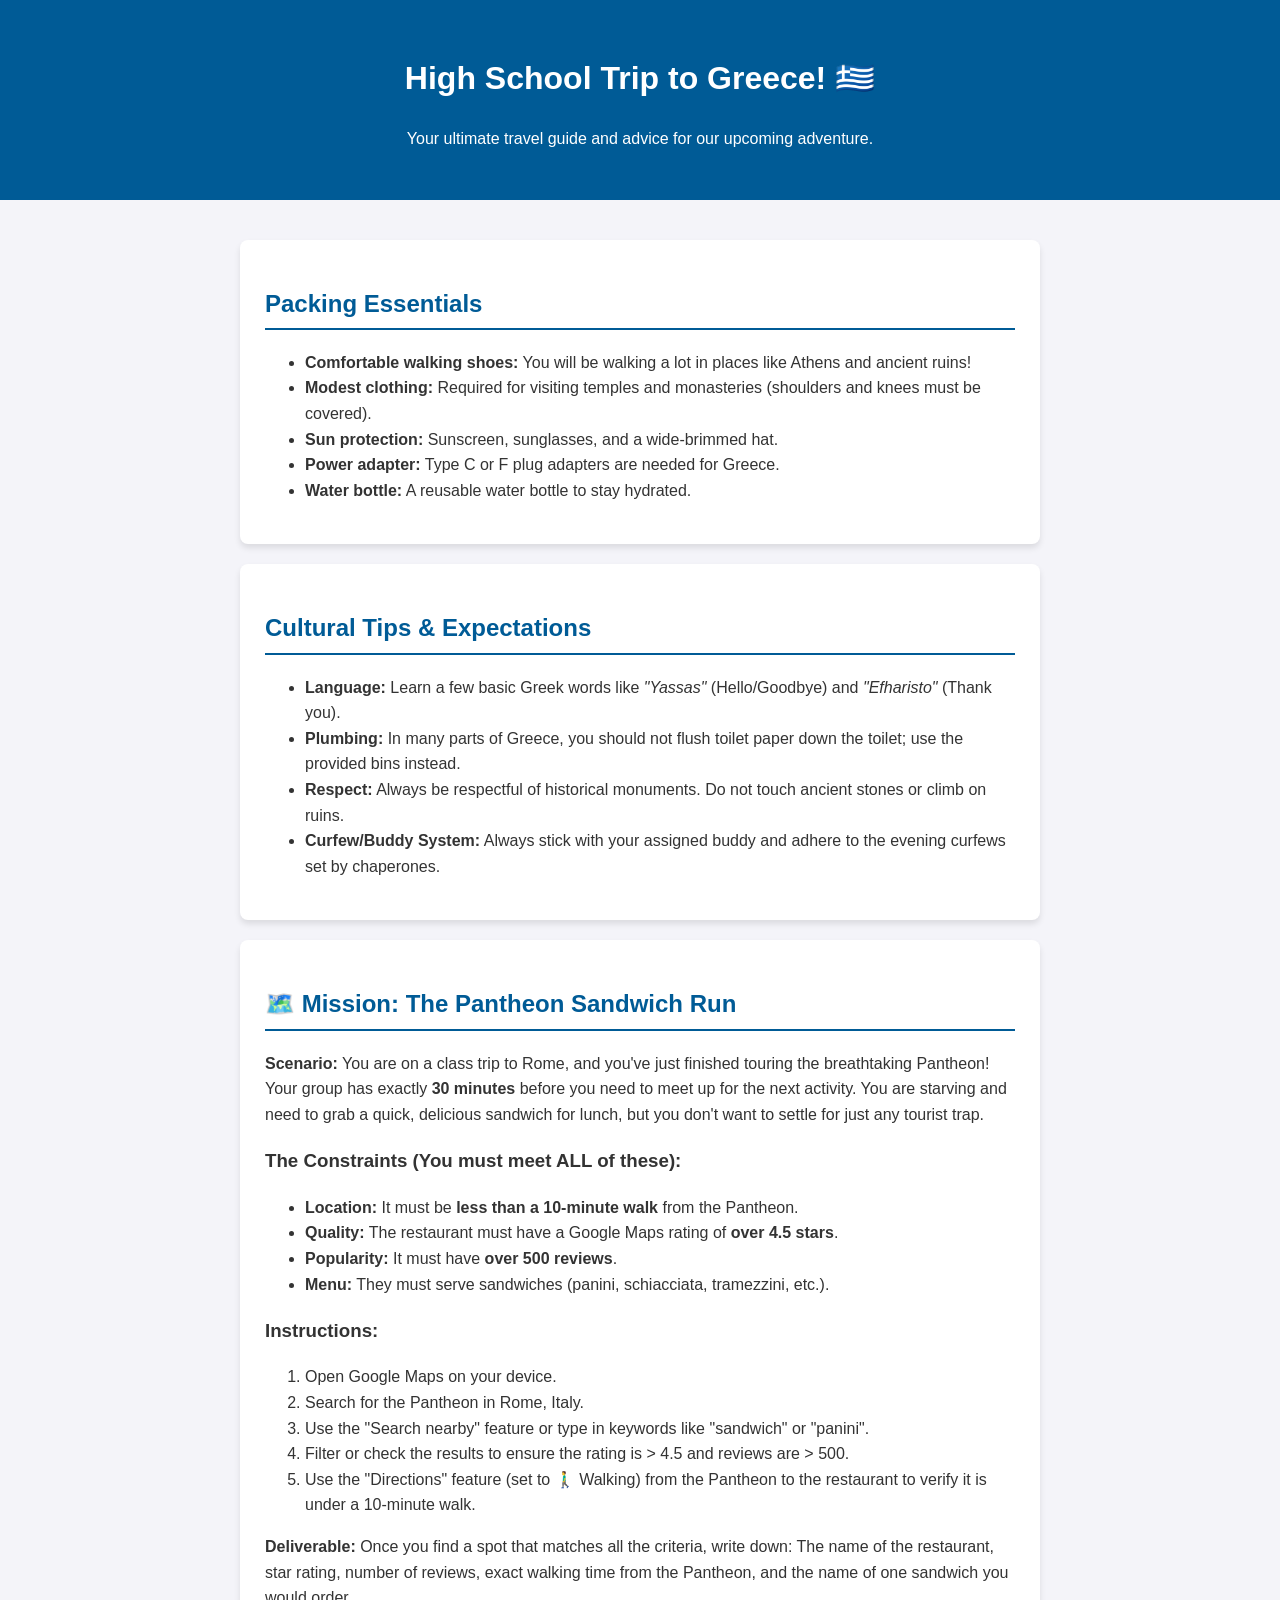
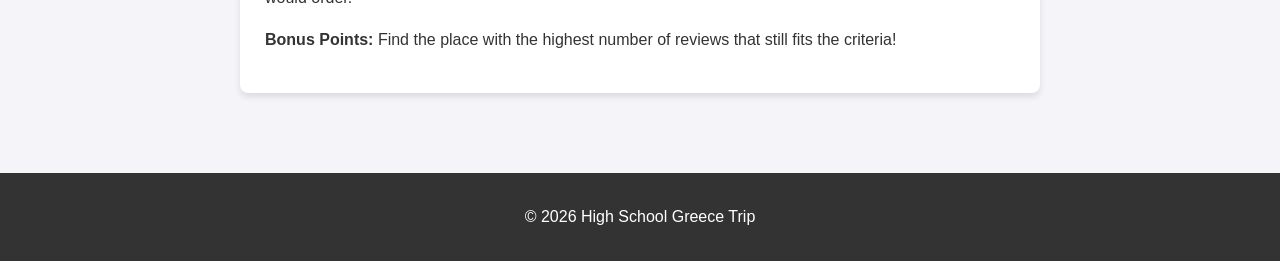
==== index.html @ 26102f21 "pantheon missions added" ====
<!DOCTYPE html>
<html lang="en">
<head>
    <meta charset="UTF-8">
    <meta name="viewport" content="width=device-width, initial-scale=1.0">
    <title>Greece Trip Guide for Students</title>
    <link rel="stylesheet" href="styles.css">
</head>
<body>
    <header>
        <h1>High School Trip to Greece! 🇬🇷</h1>
        <p>Your ultimate travel guide and advice for our upcoming adventure.</p>
    </header>

    <main>
        <section id="packing">
            <h2>Packing Essentials</h2>
            <ul>
                <li><strong>Comfortable walking shoes:</strong> You will be walking a lot in places like Athens and ancient ruins!</li>
                <li><strong>Modest clothing:</strong> Required for visiting temples and monasteries (shoulders and knees must be covered).</li>
                <li><strong>Sun protection:</strong> Sunscreen, sunglasses, and a wide-brimmed hat.</li>
                <li><strong>Power adapter:</strong> Type C or F plug adapters are needed for Greece.</li>
                <li><strong>Water bottle:</strong> A reusable water bottle to stay hydrated.</li>
            </ul>
        </section>

        <section id="tips">
            <h2>Cultural Tips & Expectations</h2>
            <ul>
                <li><strong>Language:</strong> Learn a few basic Greek words like <em>"Yassas"</em> (Hello/Goodbye) and <em>"Efharisto"</em> (Thank you).</li>
                <li><strong>Plumbing:</strong> In many parts of Greece, you should not flush toilet paper down the toilet; use the provided bins instead.</li>
                <li><strong>Respect:</strong> Always be respectful of historical monuments. Do not touch ancient stones or climb on ruins.</li>
                <li><strong>Curfew/Buddy System:</strong> Always stick with your assigned buddy and adhere to the evening curfews set by chaperones.</li>
            </ul>
        </section>

        <section id="exercise">
            <h2>🗺️ Mission: The Pantheon Sandwich Run</h2>
            <p><strong>Scenario:</strong> You are on a class trip to Rome, and you've just finished touring the breathtaking Pantheon! Your group has exactly <strong>30 minutes</strong> before you need to meet up for the next activity. You are starving and need to grab a quick, delicious sandwich for lunch, but you don't want to settle for just any tourist trap.</p>
            
            <h3>The Constraints (You must meet ALL of these):</h3>
            <ul>
                <li><strong>Location:</strong> It must be <strong>less than a 10-minute walk</strong> from the Pantheon.</li>
                <li><strong>Quality:</strong> The restaurant must have a Google Maps rating of <strong>over 4.5 stars</strong>.</li>
                <li><strong>Popularity:</strong> It must have <strong>over 500 reviews</strong>.</li>
                <li><strong>Menu:</strong> They must serve sandwiches (panini, schiacciata, tramezzini, etc.).</li>
            </ul>

            <h3>Instructions:</h3>
            <ol>
                <li>Open Google Maps on your device.</li>
                <li>Search for the Pantheon in Rome, Italy.</li>
                <li>Use the "Search nearby" feature or type in keywords like "sandwich" or "panini".</li>
                <li>Filter or check the results to ensure the rating is > 4.5 and reviews are > 500.</li>
                <li>Use the "Directions" feature (set to 🚶‍♂️ Walking) from the Pantheon to the restaurant to verify it is under a 10-minute walk.</li>
            </ol>
            <p><strong>Deliverable:</strong> Once you find a spot that matches all the criteria, write down: The name of the restaurant, star rating, number of reviews, exact walking time from the Pantheon, and the name of one sandwich you would order.</p>
            <p><strong>Bonus Points:</strong> Find the place with the highest number of reviews that still fits the criteria!</p>
        </section>
    </main>

    <footer>
        <p>&copy; 2026 High School Greece Trip</p>
    </footer>
</body>
</html>
---- styles.css ----
body {
    font-family: 'Segoe UI', Tahoma, Geneva, Verdana, sans-serif;
    line-height: 1.6;
    margin: 0;
    padding: 0;
    background-color: #f4f4f9;
    color: #333;
}

header {
    background-color: #005b96;
    color: white;
    text-align: center;
    padding: 2rem 1rem;
}

main {
    padding: 20px;
    max-width: 800px;
    margin: 20px auto;
}

section {
    background: white;
    margin-bottom: 20px;
    padding: 25px;
    border-radius: 8px;
    box-shadow: 0 4px 6px rgba(0,0,0,0.1);
}

h2 {
    color: #005b96;
    border-bottom: 2px solid #005b96;
    padding-bottom: 5px;
}

footer {
    text-align: center;
    padding: 15px;
    background-color: #333;
    color: white;
    margin-top: 40px;
}
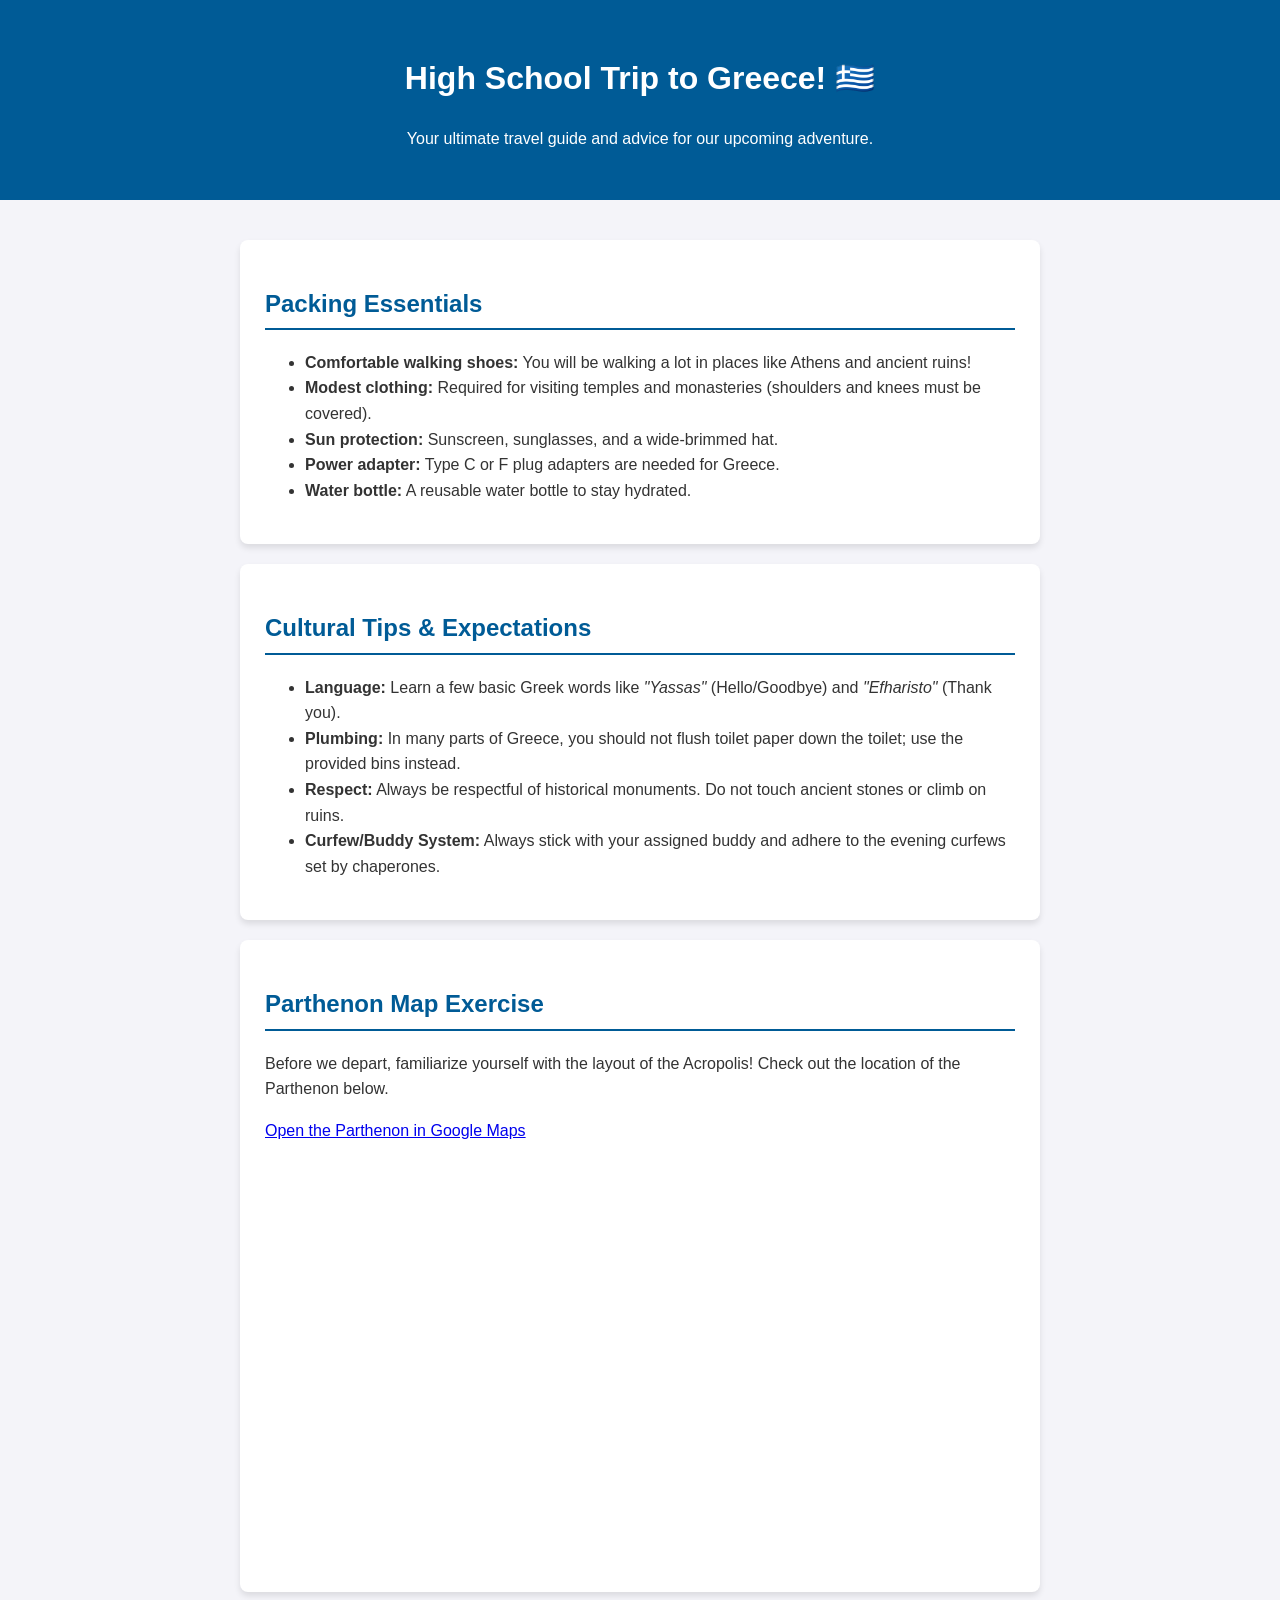
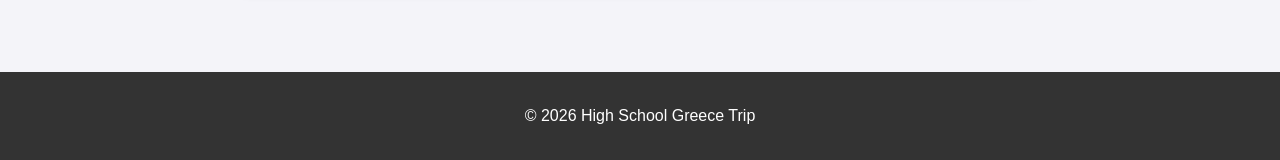
==== commit d6abd9a0: "links update" ====
--- a/index.html
+++ b/index.html
@@ -34,28 +34,27 @@
             </ul>
         </section>
 
-        <section id="exercise">
-            <h2>🗺️ Mission: The Pantheon Sandwich Run</h2>
-            <p><strong>Scenario:</strong> You are on a class trip to Rome, and you've just finished touring the breathtaking Pantheon! Your group has exactly <strong>30 minutes</strong> before you need to meet up for the next activity. You are starving and need to grab a quick, delicious sandwich for lunch, but you don't want to settle for just any tourist trap.</p>
+        <section id="parthenon-exercise">
+            <h2>Parthenon Map Exercise</h2>
+            <p>Before we depart, familiarize yourself with the layout of the Acropolis! Check out the location of the Parthenon below.</p>
             
-            <h3>The Constraints (You must meet ALL of these):</h3>
-            <ul>
-                <li><strong>Location:</strong> It must be <strong>less than a 10-minute walk</strong> from the Pantheon.</li>
-                <li><strong>Quality:</strong> The restaurant must have a Google Maps rating of <strong>over 4.5 stars</strong>.</li>
-                <li><strong>Popularity:</strong> It must have <strong>over 500 reviews</strong>.</li>
-                <li><strong>Menu:</strong> They must serve sandwiches (panini, schiacciata, tramezzini, etc.).</li>
-            </ul>
-
-            <h3>Instructions:</h3>
-            <ol>
-                <li>Open Google Maps on your device.</li>
-                <li>Search for the Pantheon in Rome, Italy.</li>
-                <li>Use the "Search nearby" feature or type in keywords like "sandwich" or "panini".</li>
-                <li>Filter or check the results to ensure the rating is > 4.5 and reviews are > 500.</li>
-                <li>Use the "Directions" feature (set to 🚶‍♂️ Walking) from the Pantheon to the restaurant to verify it is under a 10-minute walk.</li>
-            </ol>
-            <p><strong>Deliverable:</strong> Once you find a spot that matches all the criteria, write down: The name of the restaurant, star rating, number of reviews, exact walking time from the Pantheon, and the name of one sandwich you would order.</p>
-            <p><strong>Bonus Points:</strong> Find the place with the highest number of reviews that still fits the criteria!</p>
+            <p>
+                <a href="https://goo.gl/maps/xKjM3p5Z3Zq1v8qC6" target="_blank" rel="noopener noreferrer">
+                    Open the Parthenon in Google Maps
+                </a>
+            </p>
+            
+            <div class="map-container" style="margin-top: 15px;">
+                <iframe 
+                    src="https://www.google.com/maps/embed?pb=!1m18!1m12!1m3!1d3145.050302826645!2d23.723554476567554!3d37.971536298516084!2m3!1f0!2f0!3f0!3m2!1i1024!2i768!4f13.1!3m3!1m2!1s0x14a1bd1837e477d1%3A0x67302f83191f618a!2sParthenon!5e0!3m2!1sen!2sus!4v1714404000000!5m2!1sen!2sus" 
+                    width="100%" 
+                    height="400" 
+                    style="border:0;" 
+                    allowfullscreen="" 
+                    loading="lazy" 
+                    referrerpolicy="no-referrer-when-downgrade">
+                </iframe>
+            </div>
         </section>
     </main>
 
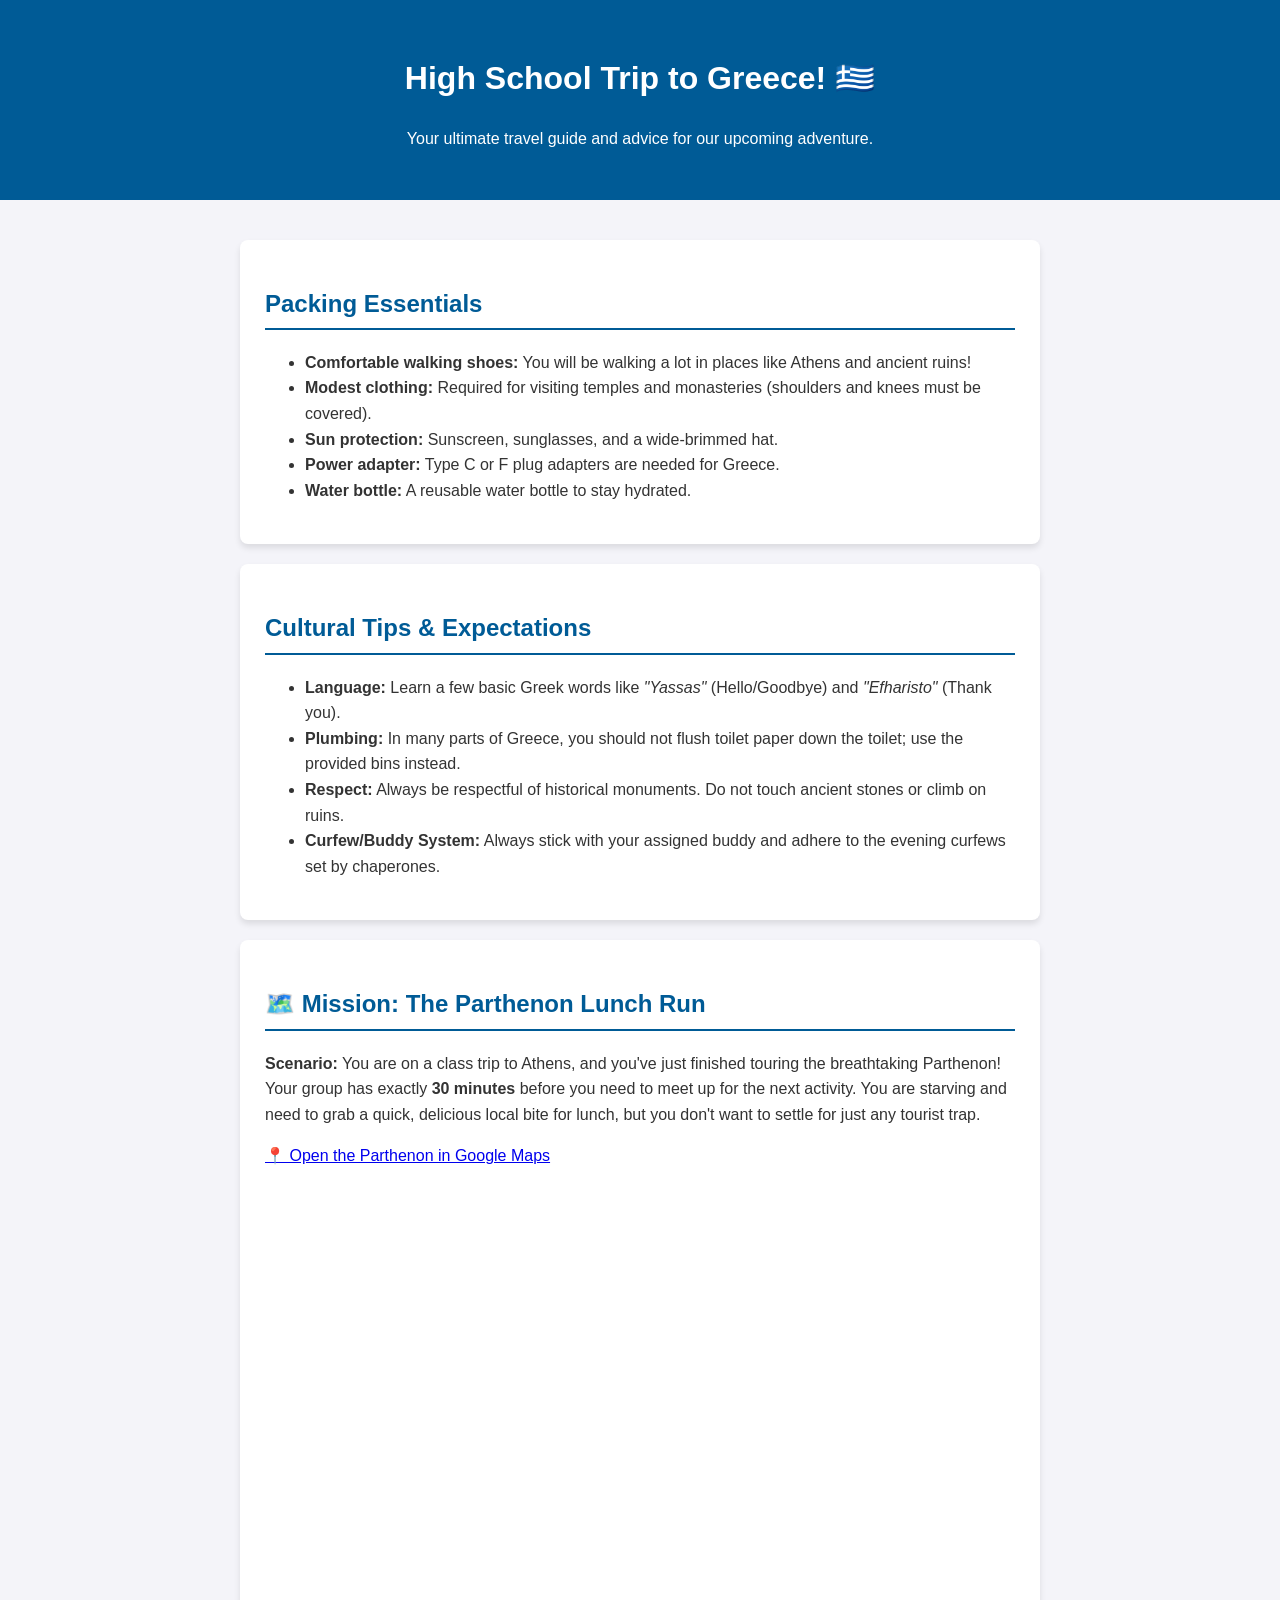
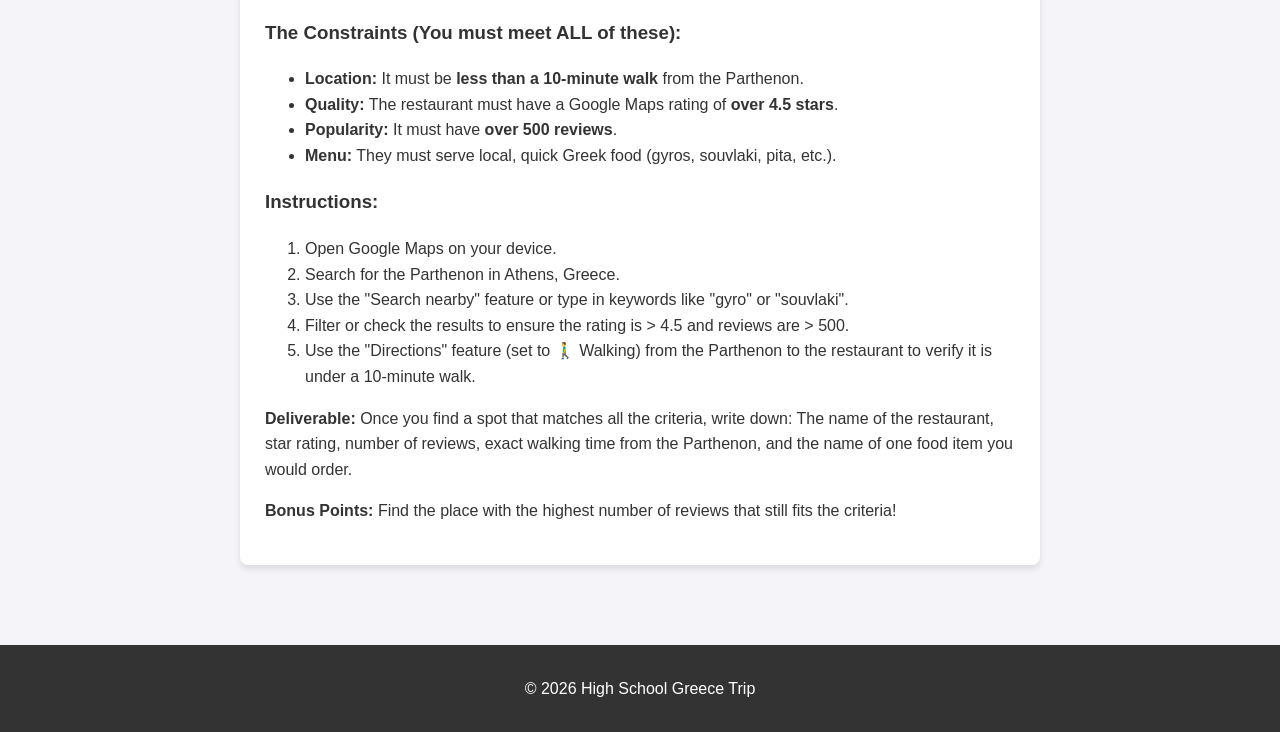
==== commit 0cec15d0: "small change" ====
--- a/index.html
+++ b/index.html
@@ -34,19 +34,19 @@
             </ul>
         </section>
 
-        <section id="parthenon-exercise">
-            <h2>Parthenon Map Exercise</h2>
-            <p>Before we depart, familiarize yourself with the layout of the Acropolis! Check out the location of the Parthenon below.</p>
+        <section id="exercise">
+            <h2>🗺️ Mission: The Parthenon Lunch Run</h2>
+            <p><strong>Scenario:</strong> You are on a class trip to Athens, and you've just finished touring the breathtaking Parthenon! Your group has exactly <strong>30 minutes</strong> before you need to meet up for the next activity. You are starving and need to grab a quick, delicious local bite for lunch, but you don't want to settle for just any tourist trap.</p>
             
             <p>
                 <a href="https://goo.gl/maps/xKjM3p5Z3Zq1v8qC6" target="_blank" rel="noopener noreferrer">
-                    Open the Parthenon in Google Maps
+                    📍 Open the Parthenon in Google Maps
                 </a>
             </p>
             
-            <div class="map-container" style="margin-top: 15px;">
+            <div class="map-container" style="margin-top: 15px; margin-bottom: 25px;">
                 <iframe 
-                    src="https://www.google.com/maps/embed?pb=!1m18!1m12!1m3!1d3145.050302826645!2d23.723554476567554!3d37.971536298516084!2m3!1f0!2f0!3f0!3m2!1i1024!2i768!4f13.1!3m3!1m2!1s0x14a1bd1837e477d1%3A0x67302f83191f618a!2sParthenon!5e0!3m2!1sen!2sus!4v1714404000000!5m2!1sen!2sus" 
+                    src="https://www.google.com/maps/embed?pb=!1m18!1m12!1m3!1d3145.1091563214536!2d23.72355521557008!3d37.9715322797241!2m3!1f0!2f0!3f0!3m2!1i1024!2i768!4f13.1!3m3!1m2!1s0x14a1bd183c513221%3A0x864cc39fc5e378c2!2sParthenon!5e0!3m2!1sen!2sus!4v1683226343232!5m2!1sen!2sus" 
                     width="100%" 
                     height="400" 
                     style="border:0;" 
@@ -55,6 +55,25 @@
                     referrerpolicy="no-referrer-when-downgrade">
                 </iframe>
             </div>
+            
+            <h3>The Constraints (You must meet ALL of these):</h3>
+            <ul>
+                <li><strong>Location:</strong> It must be <strong>less than a 10-minute walk</strong> from the Parthenon.</li>
+                <li><strong>Quality:</strong> The restaurant must have a Google Maps rating of <strong>over 4.5 stars</strong>.</li>
+                <li><strong>Popularity:</strong> It must have <strong>over 500 reviews</strong>.</li>
+                <li><strong>Menu:</strong> They must serve local, quick Greek food (gyros, souvlaki, pita, etc.).</li>
+            </ul>
+
+            <h3>Instructions:</h3>
+            <ol>
+                <li>Open Google Maps on your device.</li>
+                <li>Search for the Parthenon in Athens, Greece.</li>
+                <li>Use the "Search nearby" feature or type in keywords like "gyro" or "souvlaki".</li>
+                <li>Filter or check the results to ensure the rating is > 4.5 and reviews are > 500.</li>
+                <li>Use the "Directions" feature (set to 🚶‍♂️ Walking) from the Parthenon to the restaurant to verify it is under a 10-minute walk.</li>
+            </ol>
+            <p><strong>Deliverable:</strong> Once you find a spot that matches all the criteria, write down: The name of the restaurant, star rating, number of reviews, exact walking time from the Parthenon, and the name of one food item you would order.</p>
+            <p><strong>Bonus Points:</strong> Find the place with the highest number of reviews that still fits the criteria!</p>
         </section>
     </main>
 
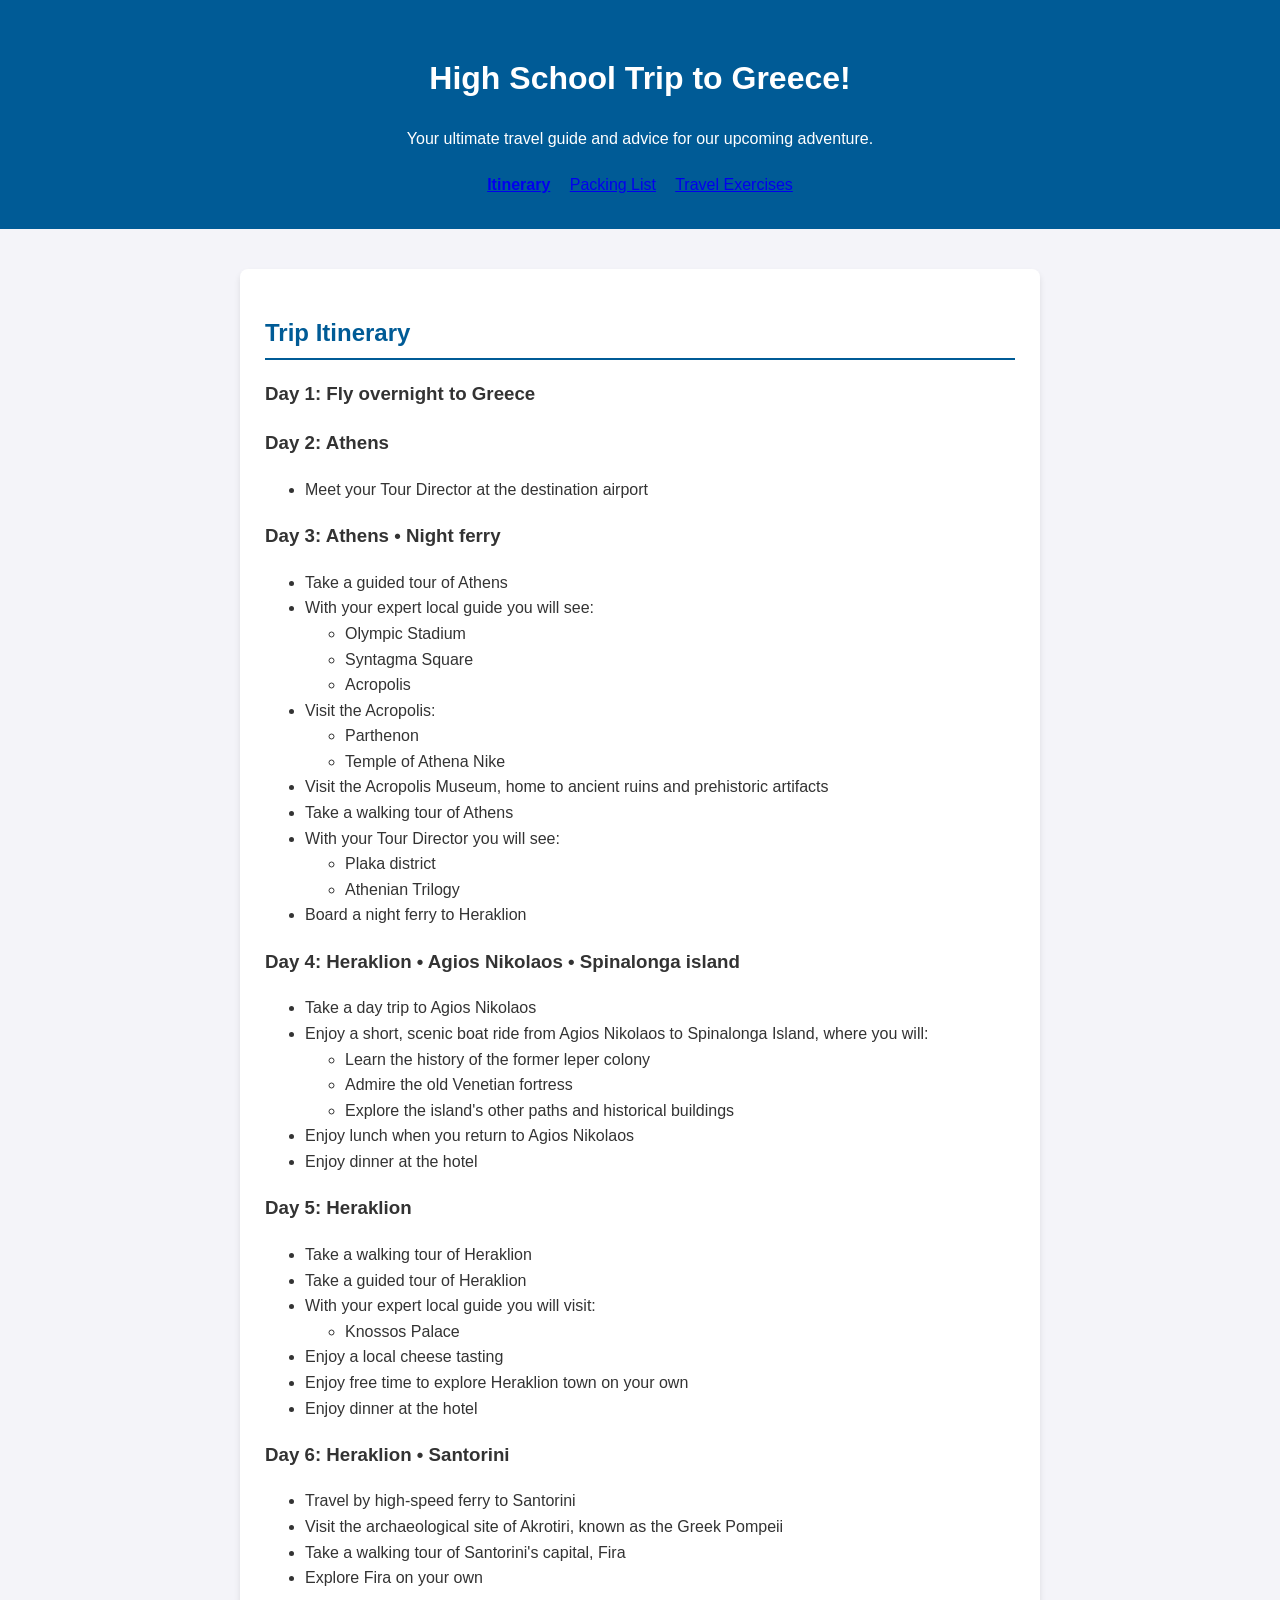
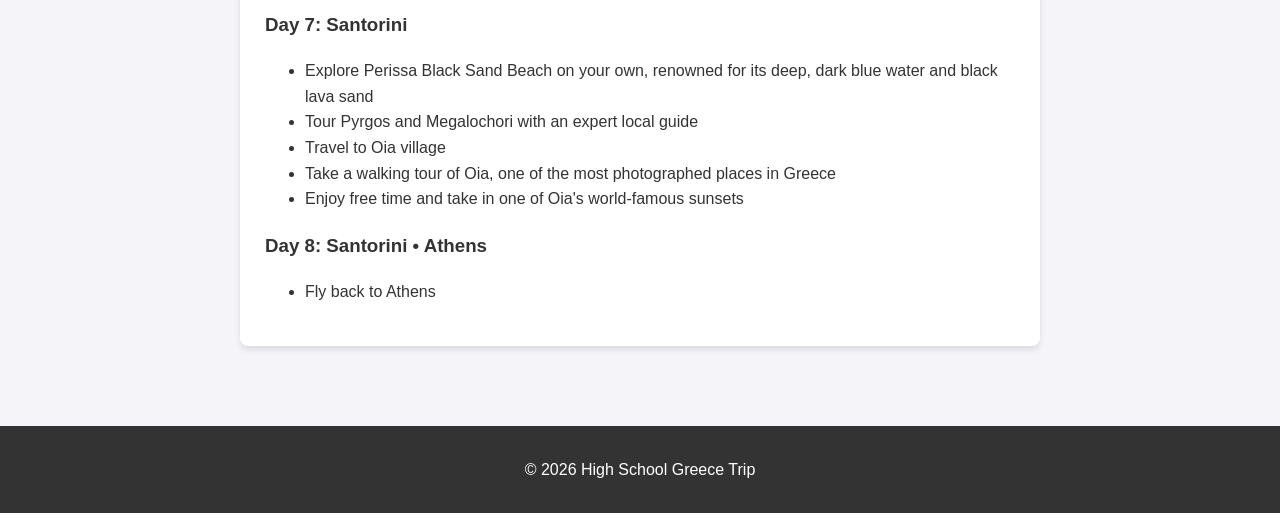
==== commit 52219a9a: "tabs added" ====
--- a/index.html
+++ b/index.html
@@ -3,82 +3,112 @@
 <head>
     <meta charset="UTF-8">
     <meta name="viewport" content="width=device-width, initial-scale=1.0">
-    <title>Greece Trip Guide for Students</title>
+    <title>Greece Trip Itinerary</title>
     <link rel="stylesheet" href="styles.css">
 </head>
 <body>
     <header>
-        <h1>High School Trip to Greece! 🇬🇷</h1>
+        <h1>High School Trip to Greece!</h1>
         <p>Your ultimate travel guide and advice for our upcoming adventure.</p>
+        <nav style="margin-top: 20px;">
+            <a href="index.html" style="margin-right: 15px; font-weight: bold;">Itinerary</a>
+            <a href="packing.html" style="margin-right: 15px;">Packing List</a>
+            <a href="exercises.html">Travel Exercises</a>
+        </nav>
     </header>
 
     <main>
-        <section id="packing">
-            <h2>Packing Essentials</h2>
+        <section id="itinerary">
+            <h2>Trip Itinerary</h2>
+            
+            <h3>Day 1: Fly overnight to Greece</h3>
+            
+            <h3>Day 2: Athens</h3>
             <ul>
-                <li><strong>Comfortable walking shoes:</strong> You will be walking a lot in places like Athens and ancient ruins!</li>
-                <li><strong>Modest clothing:</strong> Required for visiting temples and monasteries (shoulders and knees must be covered).</li>
-                <li><strong>Sun protection:</strong> Sunscreen, sunglasses, and a wide-brimmed hat.</li>
-                <li><strong>Power adapter:</strong> Type C or F plug adapters are needed for Greece.</li>
-                <li><strong>Water bottle:</strong> A reusable water bottle to stay hydrated.</li>
-            </ul>
-        </section>
-
-        <section id="tips">
-            <h2>Cultural Tips & Expectations</h2>
-            <ul>
-                <li><strong>Language:</strong> Learn a few basic Greek words like <em>"Yassas"</em> (Hello/Goodbye) and <em>"Efharisto"</em> (Thank you).</li>
-                <li><strong>Plumbing:</strong> In many parts of Greece, you should not flush toilet paper down the toilet; use the provided bins instead.</li>
-                <li><strong>Respect:</strong> Always be respectful of historical monuments. Do not touch ancient stones or climb on ruins.</li>
-                <li><strong>Curfew/Buddy System:</strong> Always stick with your assigned buddy and adhere to the evening curfews set by chaperones.</li>
-            </ul>
-        </section>
-
-        <section id="exercise">
-            <h2>🗺️ Mission: The Parthenon Lunch Run</h2>
-            <p><strong>Scenario:</strong> You are on a class trip to Athens, and you've just finished touring the breathtaking Parthenon! Your group has exactly <strong>30 minutes</strong> before you need to meet up for the next activity. You are starving and need to grab a quick, delicious local bite for lunch, but you don't want to settle for just any tourist trap.</p>
-            
-            <p>
-                <a href="https://goo.gl/maps/xKjM3p5Z3Zq1v8qC6" target="_blank" rel="noopener noreferrer">
-                    📍 Open the Parthenon in Google Maps
-                </a>
-            </p>
-            
-            <div class="map-container" style="margin-top: 15px; margin-bottom: 25px;">
-                <iframe 
-                    src="https://www.google.com/maps/embed?pb=!1m18!1m12!1m3!1d3145.1091563214536!2d23.72355521557008!3d37.9715322797241!2m3!1f0!2f0!3f0!3m2!1i1024!2i768!4f13.1!3m3!1m2!1s0x14a1bd183c513221%3A0x864cc39fc5e378c2!2sParthenon!5e0!3m2!1sen!2sus!4v1683226343232!5m2!1sen!2sus" 
-                    width="100%" 
-                    height="400" 
-                    style="border:0;" 
-                    allowfullscreen="" 
-                    loading="lazy" 
-                    referrerpolicy="no-referrer-when-downgrade">
-                </iframe>
-            </div>
-            
-            <h3>The Constraints (You must meet ALL of these):</h3>
-            <ul>
-                <li><strong>Location:</strong> It must be <strong>less than a 10-minute walk</strong> from the Parthenon.</li>
-                <li><strong>Quality:</strong> The restaurant must have a Google Maps rating of <strong>over 4.5 stars</strong>.</li>
-                <li><strong>Popularity:</strong> It must have <strong>over 500 reviews</strong>.</li>
-                <li><strong>Menu:</strong> They must serve local, quick Greek food (gyros, souvlaki, pita, etc.).</li>
+                <li>Meet your Tour Director at the destination airport</li>
             </ul>
 
-            <h3>Instructions:</h3>
-            <ol>
-                <li>Open Google Maps on your device.</li>
-                <li>Search for the Parthenon in Athens, Greece.</li>
-                <li>Use the "Search nearby" feature or type in keywords like "gyro" or "souvlaki".</li>
-                <li>Filter or check the results to ensure the rating is > 4.5 and reviews are > 500.</li>
-                <li>Use the "Directions" feature (set to 🚶‍♂️ Walking) from the Parthenon to the restaurant to verify it is under a 10-minute walk.</li>
-            </ol>
-            <p><strong>Deliverable:</strong> Once you find a spot that matches all the criteria, write down: The name of the restaurant, star rating, number of reviews, exact walking time from the Parthenon, and the name of one food item you would order.</p>
-            <p><strong>Bonus Points:</strong> Find the place with the highest number of reviews that still fits the criteria!</p>
+            <h3>Day 3: Athens • Night ferry</h3>
+            <ul>
+                <li>Take a guided tour of Athens</li>
+                <li>With your expert local guide you will see:
+                    <ul>
+                        <li>Olympic Stadium</li>
+                        <li>Syntagma Square</li>
+                        <li>Acropolis</li>
+                    </ul>
+                </li>
+                <li>Visit the Acropolis:
+                    <ul>
+                        <li>Parthenon</li>
+                        <li>Temple of Athena Nike</li>
+                    </ul>
+                </li>
+                <li>Visit the Acropolis Museum, home to ancient ruins and prehistoric artifacts</li>
+                <li>Take a walking tour of Athens</li>
+                <li>With your Tour Director you will see:
+                    <ul>
+                        <li>Plaka district</li>
+                        <li>Athenian Trilogy</li>
+                    </ul>
+                </li>
+                <li>Board a night ferry to Heraklion</li>
+            </ul>
+
+            <h3>Day 4: Heraklion • Agios Nikolaos • Spinalonga island</h3>
+            <ul>
+                <li>Take a day trip to Agios Nikolaos</li>
+                <li>Enjoy a short, scenic boat ride from Agios Nikolaos to Spinalonga Island, where you will:
+                    <ul>
+                        <li>Learn the history of the former leper colony</li>
+                        <li>Admire the old Venetian fortress</li>
+                        <li>Explore the island's other paths and historical buildings</li>
+                    </ul>
+                </li>
+                <li>Enjoy lunch when you return to Agios Nikolaos</li>
+                <li>Enjoy dinner at the hotel</li>
+            </ul>
+
+            <h3>Day 5: Heraklion</h3>
+            <ul>
+                <li>Take a walking tour of Heraklion</li>
+                <li>Take a guided tour of Heraklion</li>
+                <li>With your expert local guide you will visit:
+                    <ul>
+                        <li>Knossos Palace</li>
+                    </ul>
+                </li>
+                <li>Enjoy a local cheese tasting</li>
+                <li>Enjoy free time to explore Heraklion town on your own</li>
+                <li>Enjoy dinner at the hotel</li>
+            </ul>
+
+            <h3>Day 6: Heraklion • Santorini</h3>
+            <ul>
+                <li>Travel by high-speed ferry to Santorini</li>
+                <li>Visit the archaeological site of Akrotiri, known as the Greek Pompeii</li>
+                <li>Take a walking tour of Santorini's capital, Fira</li>
+                <li>Explore Fira on your own</li>
+            </ul>
+
+            <h3>Day 7: Santorini</h3>
+            <ul>
+                <li>Explore Perissa Black Sand Beach on your own, renowned for its deep, dark blue water and black lava sand</li>
+                <li>Tour Pyrgos and Megalochori with an expert local guide</li>
+                <li>Travel to Oia village</li>
+                <li>Take a walking tour of Oia, one of the most photographed places in Greece</li>
+                <li>Enjoy free time and take in one of Oia's world-famous sunsets</li>
+            </ul>
+
+            <h3>Day 8: Santorini • Athens</h3>
+            <ul>
+                <li>Fly back to Athens</li>
+            </ul>
         </section>
     </main>
 
     <footer>
-        <p>&copy; 2026 High School Greece Trip</p>
+        <p>© 2026 High School Greece Trip</p>
     </footer>
 </body>
 </html>
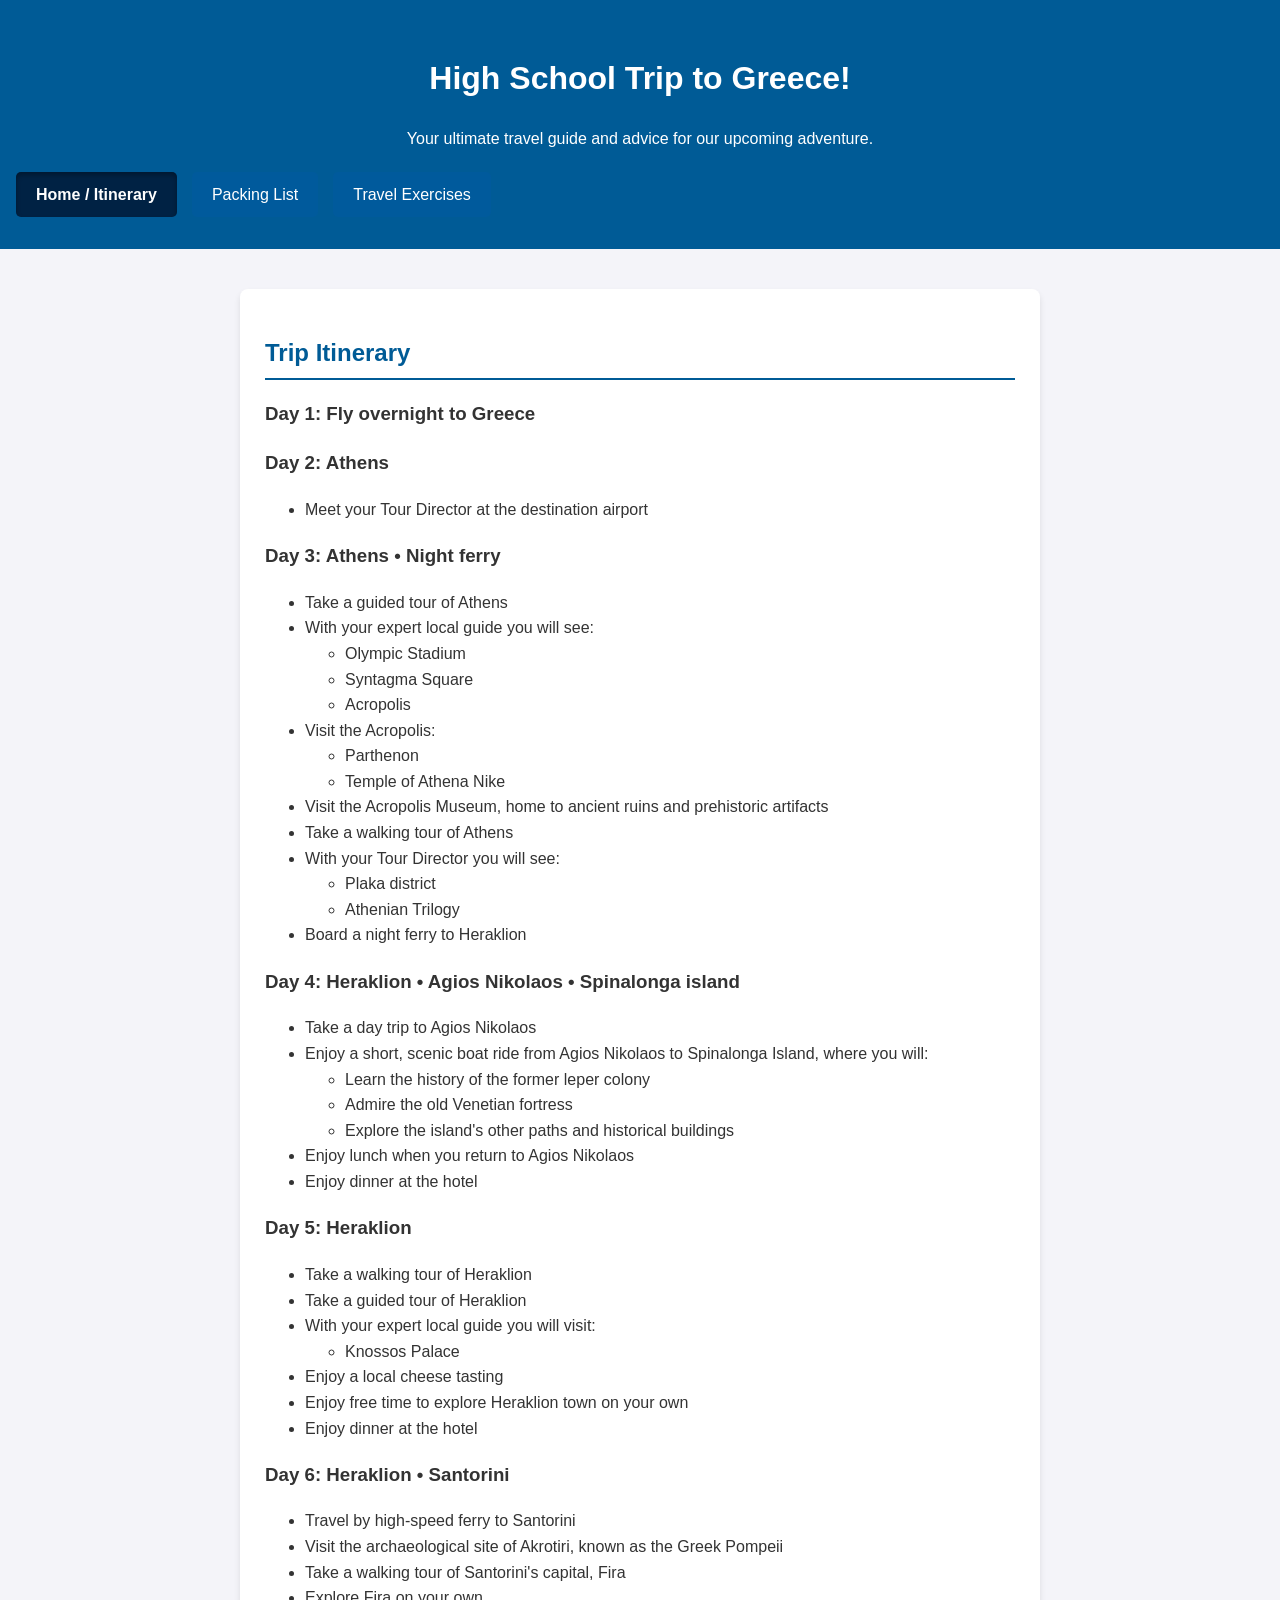
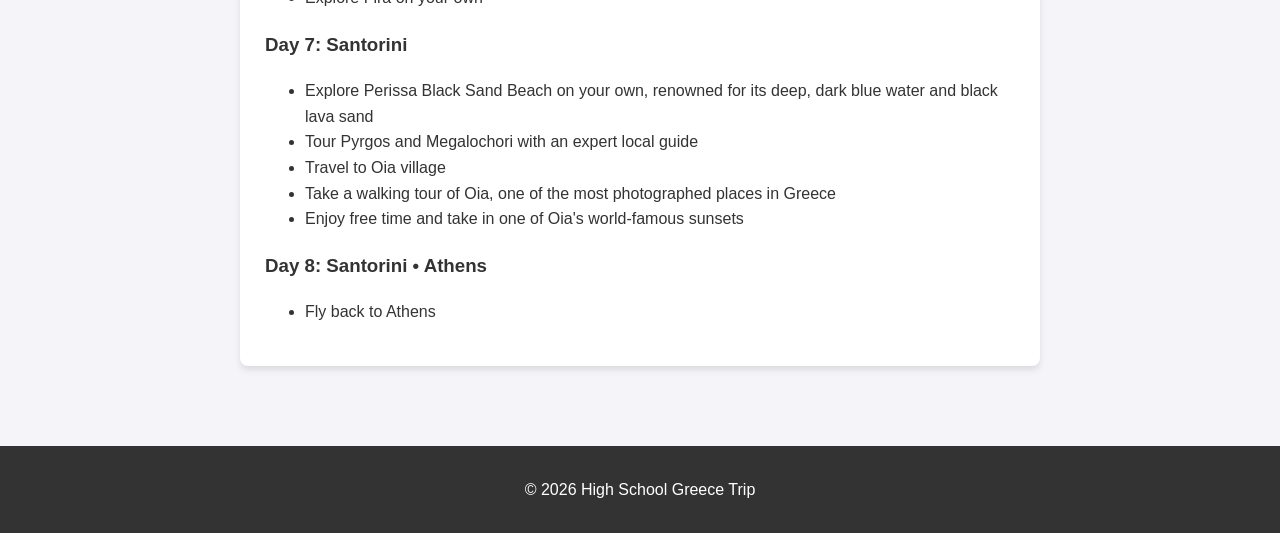
==== commit 1a431fa8: "nav updates" ====
--- a/index.html
+++ b/index.html
@@ -10,10 +10,10 @@
     <header>
         <h1>High School Trip to Greece!</h1>
         <p>Your ultimate travel guide and advice for our upcoming adventure.</p>
-        <nav style="margin-top: 20px;">
-            <a href="index.html" style="margin-right: 15px; font-weight: bold;">Itinerary</a>
-            <a href="packing.html" style="margin-right: 15px;">Packing List</a>
-            <a href="exercises.html">Travel Exercises</a>
+        <nav>
+            <a href="index.html" class="nav-btn active">Home / Itinerary</a>
+            <a href="packing.html" class="nav-btn">Packing List</a>
+            <a href="exercises.html" class="nav-btn">Travel Exercises</a>
         </nav>
     </header>
 
--- a/styles.css
+++ b/styles.css
@@ -40,4 +40,33 @@
     background-color: #333;
     color: white;
     margin-top: 40px;
+}
+/* --- Navigation Buttons --- */
+nav {
+    margin-top: 20px;
+    display: flex;
+    gap: 15px; /* Adds space between the buttons */
+    flex-wrap: wrap; /* Keeps them looking nice on small mobile screens */
+}
+
+.nav-btn {
+    display: inline-block;
+    padding: 10px 20px;
+    background-color: #005A9C; /* Greek Blue */
+    color: white;
+    text-decoration: none; /* Removes the underline */
+    border-radius: 5px; /* Rounds the corners */
+    font-size: 16px;
+    transition: background-color 0.2s ease-in-out;
+}
+
+.nav-btn:hover {
+    background-color: #003F6D; /* Darkens the button when hovered */
+}
+
+/* This style applies only to the page you are currently on */
+.nav-btn.active {
+    background-color: #002244; /* Even darker blue to show it's pressed */
+    font-weight: bold;
+    box-shadow: inset 0 3px 5px rgba(0,0,0,0.3); /* Adds a "pressed in" shadow */
 }
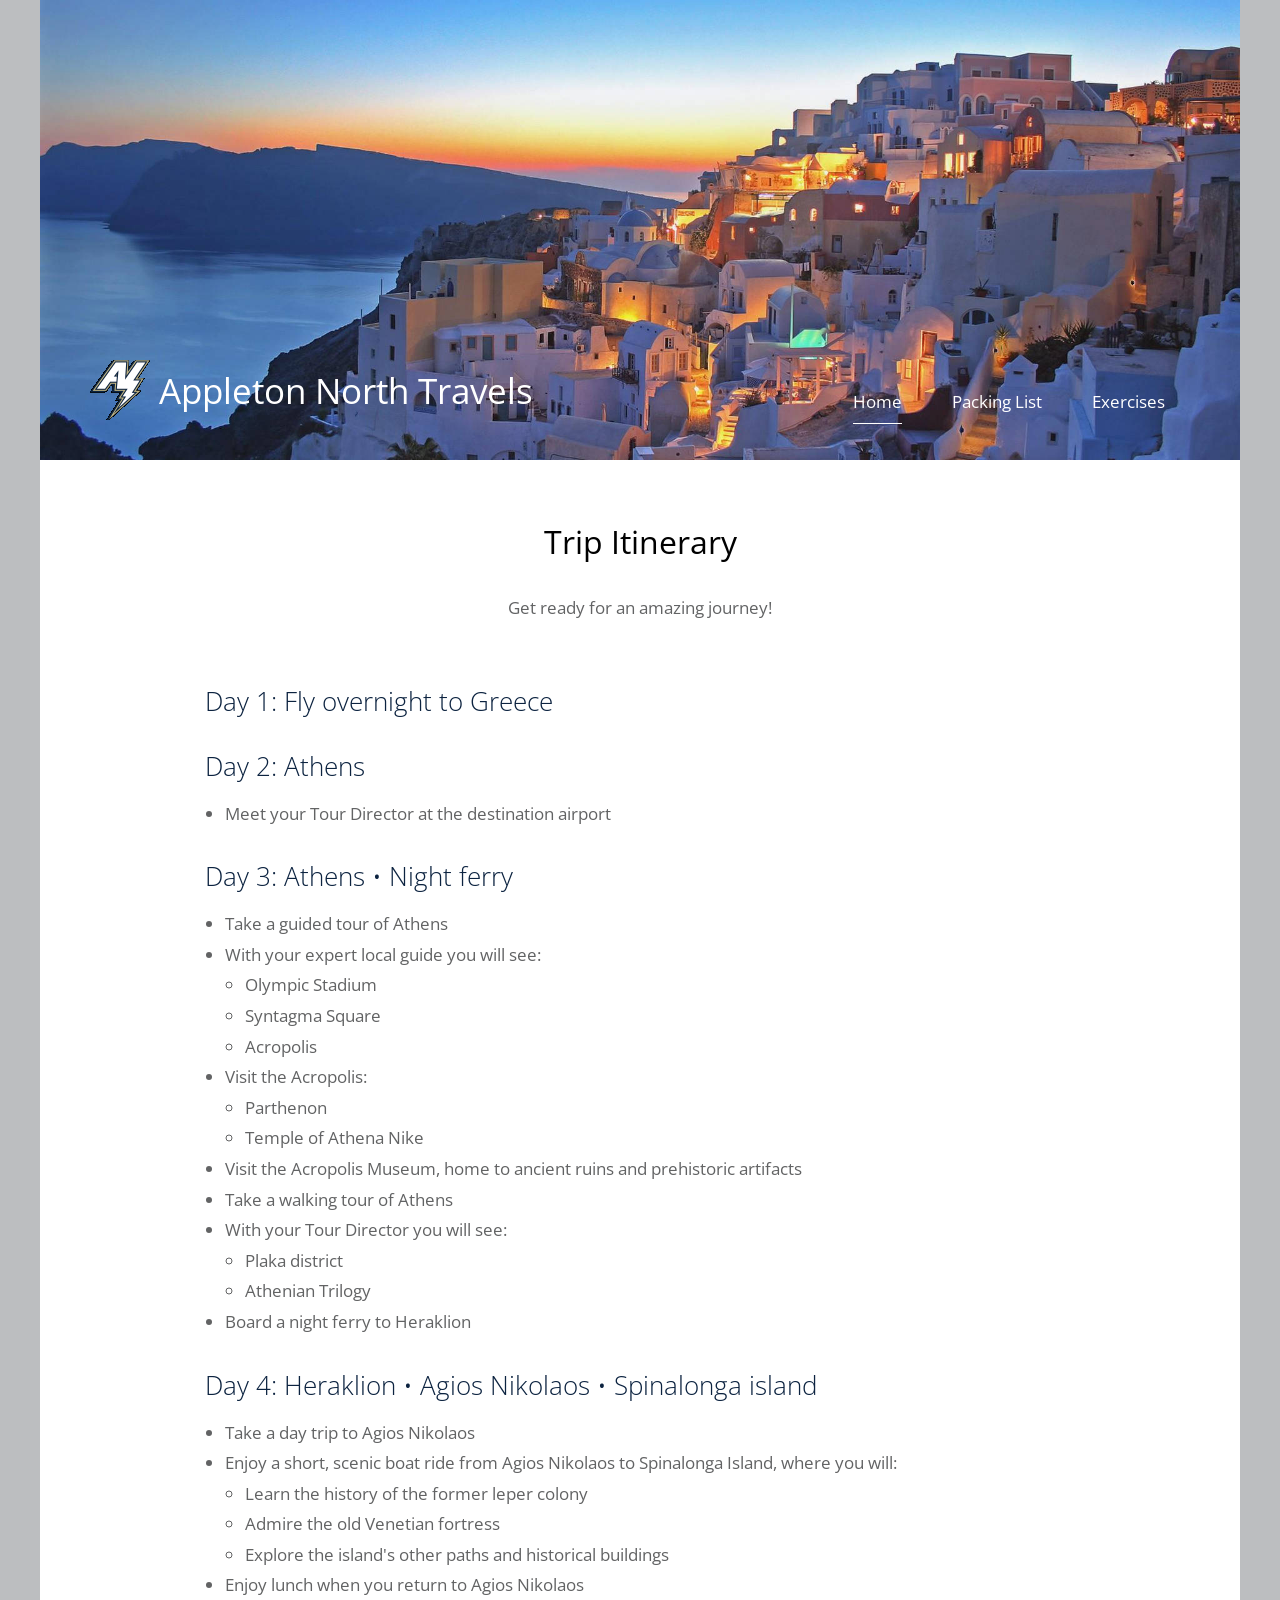
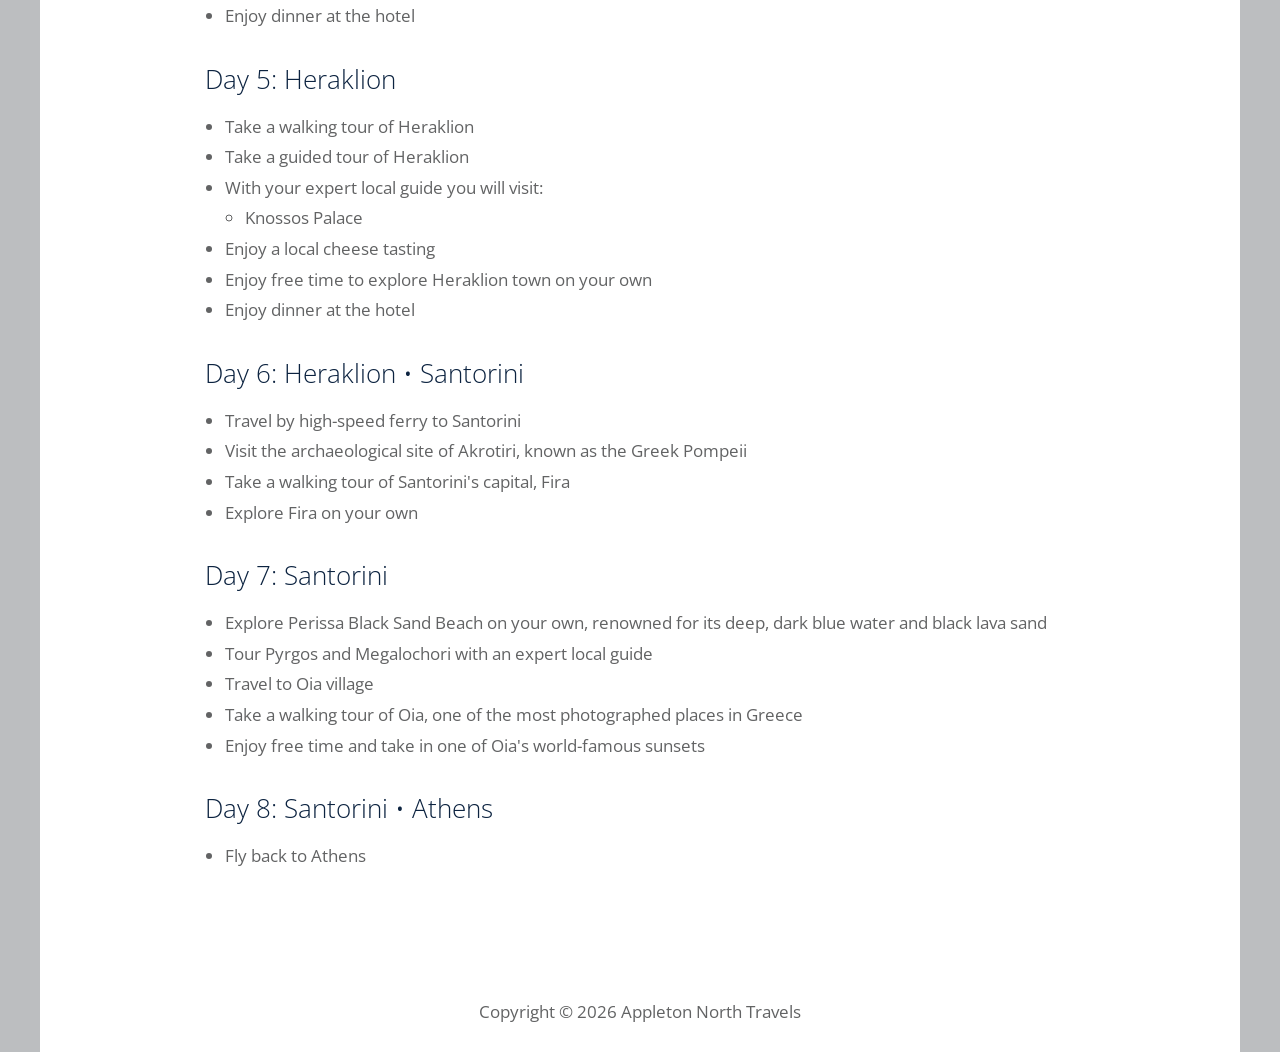
==== commit 6d8f50bc: "Apply Simple House template styling to website - Update index.html, exercises.html, and packing.html" ====
--- a/index.html
+++ b/index.html
@@ -1,114 +1,161 @@
 <!DOCTYPE html>
-<html lang="en">
+<html>
+
 <head>
-    <meta charset="UTF-8">
-    <meta name="viewport" content="width=device-width, initial-scale=1.0">
-    <title>Greece Trip Itinerary</title>
-    <link rel="stylesheet" href="styles.css">
+	<meta charset="UTF-8" />
+    <meta name="viewport" content="width=device-width, initial-scale=1.0" />
+    <meta http-equiv="X-UA-Compatible" content="ie=edge" />
+    <title>Simple House Template</title>
+    <link href="https://fonts.googleapis.com/css?family=Open+Sans:400" rel="stylesheet" />    
+	<link href="css/templatemo-style.css" rel="stylesheet" />
 </head>
-<body>
-    <header>
-        <h1>High School Trip to Greece!</h1>
-        <p>Your ultimate travel guide and advice for our upcoming adventure.</p>
-        <nav>
-            <a href="index.html" class="nav-btn active">Home / Itinerary</a>
-            <a href="packing.html" class="nav-btn">Packing List</a>
-            <a href="exercises.html" class="nav-btn">Travel Exercises</a>
-        </nav>
-    </header>
+<!--
 
-    <main>
-        <section id="itinerary">
-            <h2>Trip Itinerary</h2>
+Simple House
+
+https://templatemo.com/tm-539-simple-house
+
+-->
+<body> 
+
+	<div class="container">
+	<!-- Top box -->
+		<!-- Logo & Site Name -->
+		<div class="placeholder">
+			<div class="parallax-window" data-parallax="scroll" data-image-src="img/greece-stock-photo.jpg">
+				<div class="tm-header">
+					<div class="row tm-header-inner">
+						<div class="col-md-6 col-12">
+							<img src="img/AN-WBGB.png" alt="Logo" class="tm-site-logo" /> 
+							<div class="tm-site-text-box">
+								<h1 class="tm-site-title">Appleton North Travels</h1>
+							</div>
+						</div>
+						<nav class="col-md-6 col-12 tm-nav">
+							<ul class="tm-nav-ul">
+								<li class="tm-nav-li"><a href="index.html" class="tm-nav-link active">Home</a></li>
+								<li class="tm-nav-li"><a href="packing.html" class="tm-nav-link">Packing List</a></li>
+								<li class="tm-nav-li"><a href="exercises.html" class="tm-nav-link">Exercises</a></li>
+							</ul>
+						</nav>	
+					</div>
+				</div>
+			</div>
+		</div>
+
+		<main>
+			<header class="row tm-welcome-section">
+				<h2 class="col-12 text-center tm-section-title">Trip Itinerary</h2>
+				<p class="col-12 text-center">Get ready for an amazing journey!</p>
+			</header>
+
+			<div class="tm-container-inner-2 tm-contact-section">
+				<h3 class="tm-info-title tm-text-success" style="margin-bottom: 15px;">Day 1: Fly overnight to Greece</h3>
+
+				<h3 class="tm-info-title tm-text-success" style="margin-top: 30px; margin-bottom: 15px;">Day 2: Athens</h3>
+				<ul style="margin-left: 20px; margin-bottom: 30px; line-height: 1.8; color: #626364;">
+					<li>Meet your Tour Director at the destination airport</li>
+				</ul>
+
+				<h3 class="tm-info-title tm-text-success" style="margin-top: 30px; margin-bottom: 15px;">Day 3: Athens &bull; Night ferry</h3>
+				<ul style="margin-left: 20px; margin-bottom: 30px; line-height: 1.8; color: #626364;">
+					<li>Take a guided tour of Athens</li>
+					<li>With your expert local guide you will see:
+						<ul style="margin-left: 20px;">
+							<li>Olympic Stadium</li>
+							<li>Syntagma Square</li>
+							<li>Acropolis</li>
+						</ul>
+					</li>
+					<li>Visit the Acropolis:
+						<ul style="margin-left: 20px;">
+							<li>Parthenon</li>
+							<li>Temple of Athena Nike</li>
+						</ul>
+					</li>
+					<li>Visit the Acropolis Museum, home to ancient ruins and prehistoric artifacts</li>
+					<li>Take a walking tour of Athens</li>
+					<li>With your Tour Director you will see:
+						<ul style="margin-left: 20px;">
+							<li>Plaka district</li>
+							<li>Athenian Trilogy</li>
+						</ul>
+					</li>
+					<li>Board a night ferry to Heraklion</li>
+				</ul>
+
+				<h3 class="tm-info-title tm-text-success" style="margin-top: 30px; margin-bottom: 15px;">Day 4: Heraklion &bull; Agios Nikolaos &bull; Spinalonga island</h3>
+				<ul style="margin-left: 20px; margin-bottom: 30px; line-height: 1.8; color: #626364;">
+					<li>Take a day trip to Agios Nikolaos</li>
+					<li>Enjoy a short, scenic boat ride from Agios Nikolaos to Spinalonga Island, where you will:
+						<ul style="margin-left: 20px;">
+							<li>Learn the history of the former leper colony</li>
+							<li>Admire the old Venetian fortress</li>
+							<li>Explore the island's other paths and historical buildings</li>
+						</ul>
+					</li>
+					<li>Enjoy lunch when you return to Agios Nikolaos</li>
+					<li>Enjoy dinner at the hotel</li>
+				</ul>
+
+				<h3 class="tm-info-title tm-text-success" style="margin-top: 30px; margin-bottom: 15px;">Day 5: Heraklion</h3>
+				<ul style="margin-left: 20px; margin-bottom: 30px; line-height: 1.8; color: #626364;">
+					<li>Take a walking tour of Heraklion</li>
+					<li>Take a guided tour of Heraklion</li>
+					<li>With your expert local guide you will visit:
+						<ul style="margin-left: 20px;">
+							<li>Knossos Palace</li>
+						</ul>
+					</li>
+					<li>Enjoy a local cheese tasting</li>
+					<li>Enjoy free time to explore Heraklion town on your own</li>
+					<li>Enjoy dinner at the hotel</li>
+				</ul>
+
+				<h3 class="tm-info-title tm-text-success" style="margin-top: 30px; margin-bottom: 15px;">Day 6: Heraklion &bull; Santorini</h3>
+				<ul style="margin-left: 20px; margin-bottom: 30px; line-height: 1.8; color: #626364;">
+					<li>Travel by high-speed ferry to Santorini</li>
+					<li>Visit the archaeological site of Akrotiri, known as the Greek Pompeii</li>
+					<li>Take a walking tour of Santorini's capital, Fira</li>
+					<li>Explore Fira on your own</li>
+				</ul>
+
+				<h3 class="tm-info-title tm-text-success" style="margin-top: 30px; margin-bottom: 15px;">Day 7: Santorini</h3>
+				<ul style="margin-left: 20px; margin-bottom: 30px; line-height: 1.8; color: #626364;">
+					<li>Explore Perissa Black Sand Beach on your own, renowned for its deep, dark blue water and black lava sand</li>
+					<li>Tour Pyrgos and Megalochori with an expert local guide</li>
+					<li>Travel to Oia village</li>
+					<li>Take a walking tour of Oia, one of the most photographed places in Greece</li>
+					<li>Enjoy free time and take in one of Oia's world-famous sunsets</li>
+				</ul>
+
+				<h3 class="tm-info-title tm-text-success" style="margin-top: 30px; margin-bottom: 15px;">Day 8: Santorini &bull; Athens</h3>
+				<ul style="margin-left: 20px; margin-bottom: 30px; line-height: 1.8; color: #626364;">
+					<li>Fly back to Athens</li>
+				</ul>
+			</div>
+		</main>
+
+		<footer class="tm-footer text-center">
+			<p>Copyright &copy; 2026 Appleton North Travels</p>
             
-            <h3>Day 1: Fly overnight to Greece</h3>
-            
-            <h3>Day 2: Athens</h3>
-            <ul>
-                <li>Meet your Tour Director at the destination airport</li>
-            </ul>
-
-            <h3>Day 3: Athens • Night ferry</h3>
-            <ul>
-                <li>Take a guided tour of Athens</li>
-                <li>With your expert local guide you will see:
-                    <ul>
-                        <li>Olympic Stadium</li>
-                        <li>Syntagma Square</li>
-                        <li>Acropolis</li>
-                    </ul>
-                </li>
-                <li>Visit the Acropolis:
-                    <ul>
-                        <li>Parthenon</li>
-                        <li>Temple of Athena Nike</li>
-                    </ul>
-                </li>
-                <li>Visit the Acropolis Museum, home to ancient ruins and prehistoric artifacts</li>
-                <li>Take a walking tour of Athens</li>
-                <li>With your Tour Director you will see:
-                    <ul>
-                        <li>Plaka district</li>
-                        <li>Athenian Trilogy</li>
-                    </ul>
-                </li>
-                <li>Board a night ferry to Heraklion</li>
-            </ul>
-
-            <h3>Day 4: Heraklion • Agios Nikolaos • Spinalonga island</h3>
-            <ul>
-                <li>Take a day trip to Agios Nikolaos</li>
-                <li>Enjoy a short, scenic boat ride from Agios Nikolaos to Spinalonga Island, where you will:
-                    <ul>
-                        <li>Learn the history of the former leper colony</li>
-                        <li>Admire the old Venetian fortress</li>
-                        <li>Explore the island's other paths and historical buildings</li>
-                    </ul>
-                </li>
-                <li>Enjoy lunch when you return to Agios Nikolaos</li>
-                <li>Enjoy dinner at the hotel</li>
-            </ul>
-
-            <h3>Day 5: Heraklion</h3>
-            <ul>
-                <li>Take a walking tour of Heraklion</li>
-                <li>Take a guided tour of Heraklion</li>
-                <li>With your expert local guide you will visit:
-                    <ul>
-                        <li>Knossos Palace</li>
-                    </ul>
-                </li>
-                <li>Enjoy a local cheese tasting</li>
-                <li>Enjoy free time to explore Heraklion town on your own</li>
-                <li>Enjoy dinner at the hotel</li>
-            </ul>
-
-            <h3>Day 6: Heraklion • Santorini</h3>
-            <ul>
-                <li>Travel by high-speed ferry to Santorini</li>
-                <li>Visit the archaeological site of Akrotiri, known as the Greek Pompeii</li>
-                <li>Take a walking tour of Santorini's capital, Fira</li>
-                <li>Explore Fira on your own</li>
-            </ul>
-
-            <h3>Day 7: Santorini</h3>
-            <ul>
-                <li>Explore Perissa Black Sand Beach on your own, renowned for its deep, dark blue water and black lava sand</li>
-                <li>Tour Pyrgos and Megalochori with an expert local guide</li>
-                <li>Travel to Oia village</li>
-                <li>Take a walking tour of Oia, one of the most photographed places in Greece</li>
-                <li>Enjoy free time and take in one of Oia's world-famous sunsets</li>
-            </ul>
-
-            <h3>Day 8: Santorini • Athens</h3>
-            <ul>
-                <li>Fly back to Athens</li>
-            </ul>
-        </section>
-    </main>
-
-    <footer>
-        <p>© 2026 High School Greece Trip</p>
-    </footer>
+		</footer>
+	</div>
+	<script src="js/jquery.min.js"></script>
+	<script src="js/parallax.min.js"></script>
+	<script>
+		$(document).ready(function(){
+			// Handle click on paging links
+			$('.tm-paging-link').click(function(e){
+				e.preventDefault();
+				
+				var page = $(this).text().toLowerCase();
+				$('.tm-gallery-page').addClass('hidden');
+				$('#tm-gallery-page-' + page).removeClass('hidden');
+				$('.tm-paging-link').removeClass('active');
+				$(this).addClass("active");
+			});
+		});
+	</script>
 </body>
 </html>
--- a/css/templatemo-style.css
+++ b/css/templatemo-style.css
@@ -0,0 +1,855 @@
+/*
+
+Simple House
+
+https://templatemo.com/tm-539-simple-house
+
+*/
+
+ul, nav, body, h1, h2, h4, h6, p, figure {
+  margin: 0;
+  padding: 0;
+}
+
+a, button { transition: all 0.3s ease; }
+
+/* Bootstrap grid system  */
+
+html {
+  box-sizing: border-box;
+  -ms-overflow-style: scrollbar;
+}
+
+*,
+*::before,
+*::after {
+  box-sizing: inherit;
+}
+
+.container {
+  width: 100%;
+  max-width: 1200px;
+  margin-right: auto;
+  margin-left: auto;
+}
+
+.tm-container-inner,
+.tm-container-inner-2 {
+  padding-left: 15px;
+  padding-right: 15px;
+}
+
+.row {
+  display: -ms-flexbox;
+  display: flex;
+  -ms-flex-wrap: wrap;
+  flex-wrap: wrap;
+  margin-left: -15px;
+  margin-right: -15px;
+}
+
+.col-lg-3,
+.col-lg-4,
+.col-lg-6,
+.col-md-4,
+.col-md-6,
+.col-sm-6, 
+.col-12 {
+  position: relative;
+  width: 100%;
+  padding-right: 15px;
+  padding-left: 15px;
+}
+
+.col-12 {
+  -ms-flex: 0 0 100%;
+  flex: 0 0 100%;
+  max-width: 100%;
+}
+
+@media (min-width: 576px) {
+  .col-sm-6 {
+    -ms-flex: 0 0 50%;
+    flex: 0 0 50%;
+    max-width: 50%;
+  }
+}
+
+@media (min-width: 768px) {
+  .col-md-4 {
+    -ms-flex: 0 0 33.333333%;
+    flex: 0 0 33.333333%;
+    max-width: 33.333333%;
+  }
+  
+  .col-md-6 {
+    -ms-flex: 0 0 50%;
+    flex: 0 0 50%;
+    max-width: 50%;
+  }
+}
+
+@media (min-width: 992px) {
+  .col-lg-3 {
+    -ms-flex: 0 0 25%;
+    flex: 0 0 25%;
+    max-width: 25%;
+  }
+  
+  .col-lg-4 {
+    -ms-flex: 0 0 33.333333%;
+    flex: 0 0 33.333333%;
+    max-width: 33.333333%;
+  }
+  
+  .col-lg-6 {
+    -ms-flex: 0 0 50%;
+    flex: 0 0 50%;
+    max-width: 50%;
+  }
+}
+
+/*
+  primary: #0c2340
+  success: #c5b783
+  danger: #993332
+*/
+
+.tm-btn {
+  display: inline-block;
+  font-size: 1rem;
+  width: auto;
+  padding: 10px 30px;
+  text-decoration: none;
+  cursor: pointer;
+  border: 0;
+}
+
+.tm-btn-default {
+  border: 1px solid #bcbec0;
+  background-color: transparent;
+  color: #626364;
+}
+
+.tm-btn-default:hover,
+.tm-btn-default:focus {
+  color: white;
+  background-color: #bcbec0;
+}
+
+.tm-btn-primary {
+  background-color: #0c2340;
+  color: white;
+}
+
+.tm-btn-primary:hover,
+.tm-btn-primary:focus {
+  background-color: #08182b;
+}
+
+.tm-btn-success {
+  background-color: #c5b783;
+  color: white;
+}
+
+.tm-btn-success:hover,
+.tm-btn-success:focus {
+  background-color: #ad9d66;
+}
+
+.tm-btn-danger {
+  background-color: #993332;
+  color: white;
+}
+
+.tm-btn-danger:hover,
+.tm-btn-danger:focus {
+  background-color: #752423;
+}
+
+.tm-mb-45 {
+  margin-bottom: 45px;
+}
+
+.tm-mb-p {
+    margin-bottom: 20px;
+}
+
+.tm-text-success {
+  color: #0c2340;
+}
+
+.text-center {
+  text-align: center;
+}
+
+.hidden {
+  display: none !important;
+}
+
+.img-fluid {
+  max-width: 100%;
+  height: auto;
+}
+
+body {
+  font-family: 'Open Sans', Arial, sans-serif;
+  font-size: 17px;
+  background-color: #bcbec0;
+  overflow-x: hidden;
+}
+
+.container {
+  background-color: white;
+}
+
+p, address {
+  color: #626364;
+  line-height: 1.8;
+}
+
+/* Set width and height in JS */
+.placeholder {
+  width: 100%;
+  min-height: 460px;
+  background-color: #bcbec0;
+}
+
+.placeholder-2 {
+  width: 100%;
+  min-height: 220px;
+  background-color: #c5b783;
+  position: relative;
+  z-index: 998;
+}
+
+.parallax-window {
+  min-height: 460px;
+  background: transparent;
+  position: relative;
+}
+
+.parallax-window-2 {
+  min-height: 220px;
+  width: 100%;
+  margin-left: auto;
+  margin-right: auto;
+  background: transparent;
+  position: relative;
+}
+
+.parallax-mirror {
+  z-index: 999 !important;
+}
+
+.tm-header {
+  position: absolute;
+  bottom: 0;
+  left: 0;
+  width: 100%;
+  color: white;
+  z-index: 1000;
+}
+
+.tm-header-inner {
+  padding: 40px 50px;
+}
+
+@media (max-width: 991px) {
+  .tm-header-inner {
+    padding: 30px 15px;
+  }
+}
+
+.tm-site-logo {
+  display: inline-block;
+  margin-right: 5px;
+  vertical-align: middle;
+}
+
+.tm-site-text-box {
+  display: inline-block;
+  vertical-align: middle;
+}
+
+.tm-site-title {
+  font-size: 2.2rem;
+  font-weight: 400;
+  margin-bottom: 0;
+}
+
+.tm-site-description {
+  font-size: 1.1rem;
+  font-weight: 400;
+}
+
+.tm-nav {
+  text-align: right;
+  margin-top: 30px;
+}
+
+.tm-nav-ul {
+  display: flex;
+  justify-content: flex-end;
+}
+
+.tm-nav-li {
+  list-style: none;
+  display: block;
+  margin-bottom: 0;
+  padding-right: 25px;
+  padding-left: 25px;
+}
+
+@media (max-width: 991px) {
+  .tm-nav-li {
+    padding-right: 15px;
+    padding-left: 15px;
+  }
+}
+
+.tm-nav-link {
+  color: white;
+  text-decoration: none;
+  padding-bottom: 10px;
+}
+
+.tm-nav-link.active,
+.tm-nav-link:hover {
+  border-bottom: 1px solid white;
+}
+
+.tm-welcome-section {
+  margin: 60px auto;
+  max-width: 655px;
+}
+
+.tm-section-title {
+  font-size: 2rem;
+  font-weight: 400;
+  margin-bottom: 30px;
+}
+
+.tm-gallery {
+  margin-bottom: 80px;
+}
+
+.tm-gallery-page {
+  max-width: 280px;
+  margin-left: auto;
+  margin-right: auto;
+  display: -ms-flexbox;
+  display: flex;
+  -ms-flex-wrap: wrap;
+  flex-wrap: wrap;
+}
+
+.tm-gallery-description {
+  font-size: 0.95rem;
+}
+
+.tm-section,
+.tm-container-inner,
+.tm-container-inner-2 {
+  margin-left: auto;
+  margin-right: auto;
+}
+
+/* Small devices (landscape phones, 576px and up) */
+@media (min-width: 576px) {
+  .tm-gallery-page {
+    max-width: 560px;
+  }
+}
+
+/* Medium devices (tablets, 768px and up) */
+@media (min-width: 768px) {
+  .tm-gallery-page,
+  .tm-section,
+  .tm-container-inner,
+  .tm-container-inner-2 {
+    max-width: 840px;
+  }
+}
+
+/* Large devices (desktops, 992px and up) */
+@media (min-width: 992px) {
+  .tm-gallery-page,
+  .tm-section {
+    max-width: 1120px;
+  }
+  
+  .tm-container-inner {
+    max-width: 1120px;
+  }
+  
+  .tm-container-inner-2 {
+    max-width: 900px;
+  }
+}
+
+.tm-gallery-item {
+  max-width: 280px;
+}
+
+.tm-gallery-img {
+  margin-bottom: 20px;
+}
+
+.tm-gallery-title {
+  font-size: 1.3rem;
+  font-weight: 400;
+  color: #0c2340;
+  margin-bottom: 15px;
+}
+
+.tm-gallery-description {
+  margin-bottom: 20px;
+}
+
+.tm-gallery-price {
+  font-size: 1.25rem;
+  color: #c5b783;
+  margin-bottom: 60px;
+}
+
+.tm-paging-links {
+  text-align: center;
+  margin-bottom: 40px;
+}
+
+.tm-paging-item {
+  list-style: none;
+  display: inline-block;
+  border: 1px solid #c5b783;
+  margin: 7px;
+}
+
+.tm-paging-link {
+  padding: 10px 30px;
+  display: flex;
+  align-items: center;
+  justify-content: center;
+  text-decoration: none;
+  color: #c5b783;
+  background-color: transparent;
+}
+
+.tm-paging-link.active,
+.tm-paging-link:hover {
+  background-color: #c5b783;
+  color: white;
+}
+
+.tm-description-figure {
+  text-align: center;  
+}
+
+.tm-description-box {
+  margin-left: auto;
+  margin-right: auto;
+}
+
+.tm-description-box {
+  padding-left: 0;
+  padding-right: 0;
+  display: flex;
+  flex-direction: column;
+  margin-top: 30px;
+  max-width: 530px;
+}
+
+@media (min-width: 768px) {
+  .tm-description-box {
+    padding-left: 5px;
+    padding-right: 40px;
+    margin-top: 0;
+  }
+}
+
+.tm-right {
+  align-self: flex-end;
+}
+
+.tm-footer {
+  padding: 25px 15px;
+  margin-top: 40px;
+}
+
+.tm-footer a {
+  color: #626364;
+  text-decoration: none;
+}
+
+.tm-footer a:hover {
+  color: #0c2340;
+}
+
+/* About */
+.tm-persons {
+  margin-bottom: 20px;
+}
+
+.tm-person {
+  display: flex;
+  flex-direction: column;
+  align-items: center;
+  justify-content: center;
+  margin-bottom: 60px;
+}
+
+@media (min-width: 420px) {
+  .tm-person {
+    flex-direction: row;
+  }
+}
+
+.tm-person-description {
+  padding-left: 20px;
+  padding-right: 20px;
+}
+
+.tm-person-name {
+  font-size: 1.6rem;
+  font-weight: 300;
+  color: #0c2340;
+  margin-bottom: 5px;
+  margin-top: 15px;
+}
+
+@media (min-width: 420px) {
+  .tm-person-name {
+    margin-top: 0;
+  }
+}
+
+.tm-person-title {
+  color: #c5b783;
+  margin-bottom: 20px;
+}
+
+.tm-person-about {
+  margin-bottom: 20px;
+}
+
+.tm-social-link {
+  color: #626364;
+  display: inline-block;
+  border-radius: 1px;
+  background-color: transparent;
+  font-size: 1.3rem;
+  text-decoration: none;
+  width: 40px;
+  height: 40px;
+  margin-right: 0;
+  margin-bottom: 15px;
+}
+
+.tm-social-link:hover {
+  color: white;
+  background-color: #626364;
+}
+
+.tm-social-icon {
+  display: flex;
+  align-items: center;
+  justify-content: center;
+  width: 100%;
+  height: 100%;
+}
+
+.tm-feature {
+  text-align: center;
+  padding: 45px 20px;
+}
+
+.tm-feature-icon {
+  color: #9f9c9c;
+  margin-bottom: 65px;
+}
+
+.tm-feature-description {
+  margin-bottom: 35px;
+  font-size: 1rem;
+}
+
+.tm-features {
+  margin-top: 35px;
+}
+
+.tm-history {
+  margin-top: 45px;
+}
+
+.tm-history-inner {
+  display: flex;
+  align-items: center;
+  justify-content: center;
+  flex-direction: column;
+}
+
+.tm-history-img {
+  max-width: 100%;
+}
+
+@media (min-width: 768px) {
+ .tm-history-img {
+    max-width: 50%;
+  }
+  
+  .tm-history-inner {
+    flex-direction: row;
+  }
+}
+
+.tm-history-title {
+  font-size: 1.6rem;
+  font-weight: 300;
+  color: #0c2340;
+  margin-bottom: 30px;
+}
+
+.tm-history-text {
+  max-width: 480px;
+  margin: 15px auto 0;
+}
+
+.tm-history-description {
+  margin-bottom: 40px;
+}
+
+@media (min-width: 768px) {
+ .tm-history-text {
+    max-width: auto;
+    margin: 0 auto 0 35px;
+  } 
+}
+
+/* Contact Page */
+.tm-contact-form {
+  max-width: 100%;
+}
+
+@media (min-width: 768px) {
+ .tm-contact-form {
+    max-width: 310px;
+  } 
+}
+
+.tm-d-flex {
+  display: flex;
+  flex-direction: column;
+}
+
+.tm-btn-right {
+  align-self: flex-end;
+}
+
+.form-group {
+  margin-bottom: 30px;
+}
+
+.form-control {
+  display: block;
+  width: 100%;
+  padding: 0.375rem 0.75rem;
+  font-size: 1.1rem;
+  font-weight: 400;
+  line-height: 1.5;
+  color: #626364;
+  background-color: #fff;
+  background-clip: padding-box;
+  border: 1px solid #ced4da;
+  border-right: 0;
+  border-top: 0;
+  border-left: 0;
+  border-radius: 0;
+  transition: border-color 0.15s ease-in-out, box-shadow 0.15s ease-in-out;
+}
+
+.form-control::-ms-expand {
+  background-color: transparent;
+  border: 0;
+}
+
+.form-control:focus {
+  color: #495057;
+  background-color: #fff;
+  border-color: #80bdff;
+  outline: 0;
+  box-shadow: 0 0 0 0.2rem rgba(0, 123, 255, 0.25);
+}
+
+.form-control::-webkit-input-placeholder {
+  color: #6c757d;
+  opacity: 1;
+}
+
+.form-control::-moz-placeholder {
+  color: #6c757d;
+  opacity: 1;
+}
+
+.form-control:-ms-input-placeholder {
+  color: #6c757d;
+  opacity: 1;
+}
+
+.form-control::-ms-input-placeholder {
+  color: #6c757d;
+  opacity: 1;
+}
+
+.form-control::placeholder {
+  color: #6c757d;
+  opacity: 1;
+}
+
+.tm-info-title {
+  font-size: 1.6rem;
+  font-weight: 300;
+  margin-bottom: 30px;
+}
+
+address {
+  font-style: normal;
+  margin-bottom: 50px;
+}
+
+.tm-address-box {
+  max-width: 100%;
+}
+
+@media (min-width: 768px) {
+ .tm-address-box {
+    max-width: 315px;
+  } 
+}
+
+.tm-contact-icon {
+  display: inline-block;
+  margin-right: 25px;
+  color: #c5b783;
+}
+
+.tm-contact-link {
+  display: inline-block;
+  color: #626364;
+  margin-bottom: 25px;
+  text-decoration: none;
+}
+
+.tm-contact-social {
+  margin-top: 10px;
+}
+
+.tm-map {
+  max-width: 900px;
+  height: 450px;
+  width: 100%;
+  margin-left: auto;
+  margin-right: auto;
+}
+
+.tm-map iframe {
+  width: 100%;
+  height: 100%;
+}
+
+.tm-contact-section {
+  padding-bottom: 30px;
+}
+
+.tm-map-section {
+  padding-top: 40px;
+  padding-bottom: 40px;
+}
+
+.tm-info-section {
+  padding-top: 30px;
+}
+
+.tm-faq {
+  max-width: 650px;
+  margin-left: auto;
+  margin-right: auto;
+}
+
+.tm-accordion {
+  padding-top: 40px;
+}
+
+/* https://www.w3schools.com/howto/howto_js_accordion.asp */
+/* Style the buttons that are used to open and close the accordion panel */
+.accordion {
+  font-size: 1.2rem;
+  font-family: 'Open Sans', Helevetica, Arial, sans-serif;
+  color: #999;
+  background-color: transparent;
+  border: 1px solid #d0d0d0;
+  margin-bottom: 17px;
+  margin-top: 17px;
+  cursor: pointer;
+  padding: 10px 20px 6px;
+  width: 100%;
+  text-align: left;
+  outline: none;
+  transition: 0.4s;
+}
+
+/* Add a background color to the button if it is clicked on (add the .active class with JS), and when you move the mouse over it (hover) */
+.accordion.active, .accordion:hover {
+  color: #0c2340;
+}
+
+@keyframes changeIcon {
+  0% {
+    content: '\f0d9';
+  }
+  50% {
+    color: white;
+  }
+  100% {
+    content: "\f0d7";
+  }
+}
+
+@keyframes changeIconBack {
+  0% {
+    content: '\f0d7';
+  }
+  50% {
+    color: white;
+  }
+  100% {
+    content: "\f0d9";
+  }
+}
+
+.accordion:after {
+  font-family: 'Font Awesome 5 Free';
+  font-weight: 900;
+  animation: changeIconBack 0.3s linear;
+  content: '\f0d9';
+  font-size: 2rem;
+  color: #999;
+  float: right;
+  margin-left: 5px;
+}
+
+.accordion.active:after {
+  animation: changeIcon 0.3s linear;
+  content: '\f0d7';
+}
+
+/* Style the accordion panel. Note: hidden by default */
+.panel {
+  background-color: white;
+  max-height: 0;
+  overflow: hidden;
+  transition: max-height 0.2s ease-out;
+}
+
+.panel p {
+  padding: 5px 20px 30px;
+}
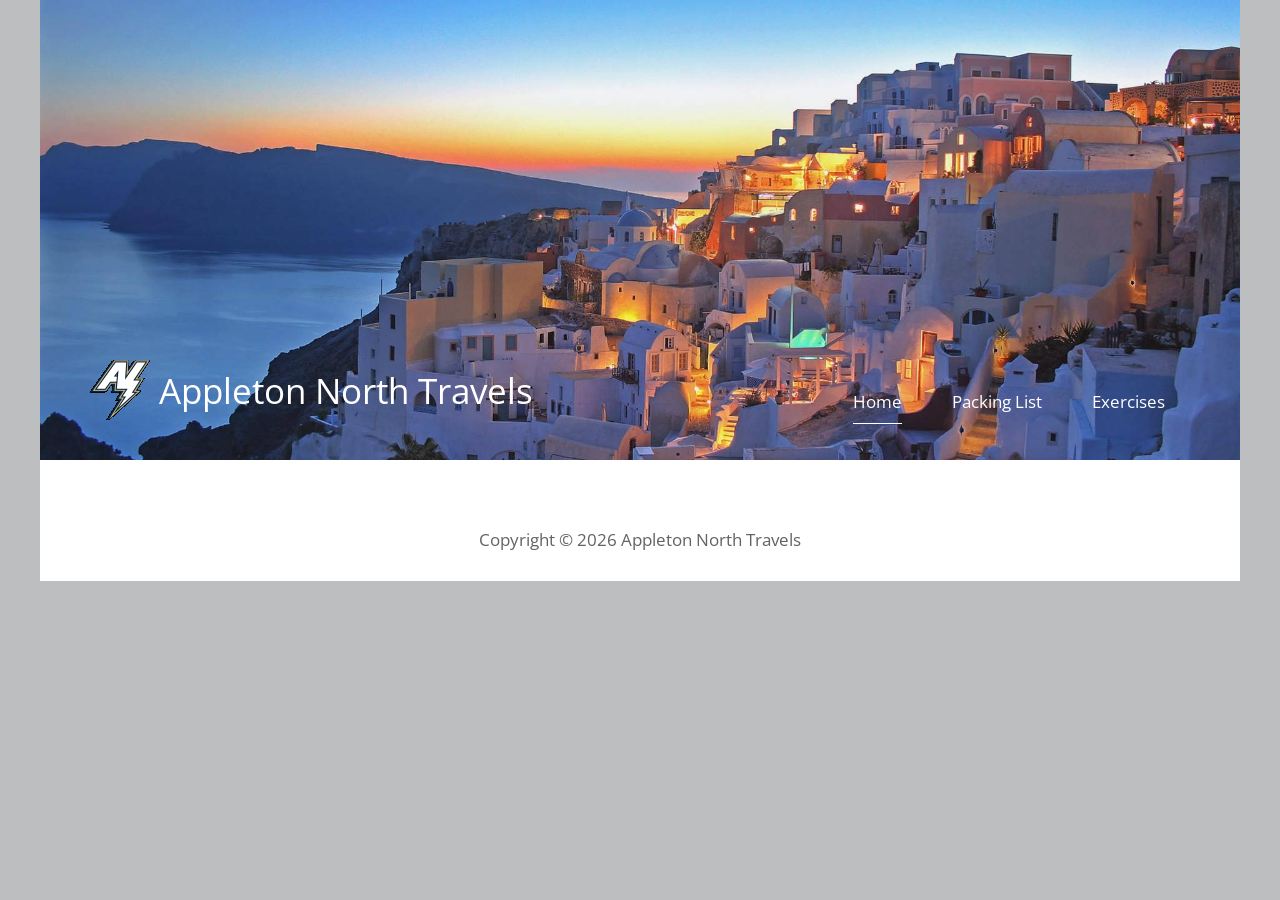
==== commit 5cf2e492: "meta title" ====
--- a/index.html
+++ b/index.html
@@ -11,9 +11,9 @@
 </head>
 <!--
 
-Simple House
+Appleton North Travels
 
-https://templatemo.com/tm-539-simple-house
+https://www.appletonnorthtravels.com
 
 -->
 <body> 
@@ -44,96 +44,7 @@
 		</div>
 
 		<main>
-			<header class="row tm-welcome-section">
-				<h2 class="col-12 text-center tm-section-title">Trip Itinerary</h2>
-				<p class="col-12 text-center">Get ready for an amazing journey!</p>
-			</header>
-
-			<div class="tm-container-inner-2 tm-contact-section">
-				<h3 class="tm-info-title tm-text-success" style="margin-bottom: 15px;">Day 1: Fly overnight to Greece</h3>
-
-				<h3 class="tm-info-title tm-text-success" style="margin-top: 30px; margin-bottom: 15px;">Day 2: Athens</h3>
-				<ul style="margin-left: 20px; margin-bottom: 30px; line-height: 1.8; color: #626364;">
-					<li>Meet your Tour Director at the destination airport</li>
-				</ul>
-
-				<h3 class="tm-info-title tm-text-success" style="margin-top: 30px; margin-bottom: 15px;">Day 3: Athens &bull; Night ferry</h3>
-				<ul style="margin-left: 20px; margin-bottom: 30px; line-height: 1.8; color: #626364;">
-					<li>Take a guided tour of Athens</li>
-					<li>With your expert local guide you will see:
-						<ul style="margin-left: 20px;">
-							<li>Olympic Stadium</li>
-							<li>Syntagma Square</li>
-							<li>Acropolis</li>
-						</ul>
-					</li>
-					<li>Visit the Acropolis:
-						<ul style="margin-left: 20px;">
-							<li>Parthenon</li>
-							<li>Temple of Athena Nike</li>
-						</ul>
-					</li>
-					<li>Visit the Acropolis Museum, home to ancient ruins and prehistoric artifacts</li>
-					<li>Take a walking tour of Athens</li>
-					<li>With your Tour Director you will see:
-						<ul style="margin-left: 20px;">
-							<li>Plaka district</li>
-							<li>Athenian Trilogy</li>
-						</ul>
-					</li>
-					<li>Board a night ferry to Heraklion</li>
-				</ul>
-
-				<h3 class="tm-info-title tm-text-success" style="margin-top: 30px; margin-bottom: 15px;">Day 4: Heraklion &bull; Agios Nikolaos &bull; Spinalonga island</h3>
-				<ul style="margin-left: 20px; margin-bottom: 30px; line-height: 1.8; color: #626364;">
-					<li>Take a day trip to Agios Nikolaos</li>
-					<li>Enjoy a short, scenic boat ride from Agios Nikolaos to Spinalonga Island, where you will:
-						<ul style="margin-left: 20px;">
-							<li>Learn the history of the former leper colony</li>
-							<li>Admire the old Venetian fortress</li>
-							<li>Explore the island's other paths and historical buildings</li>
-						</ul>
-					</li>
-					<li>Enjoy lunch when you return to Agios Nikolaos</li>
-					<li>Enjoy dinner at the hotel</li>
-				</ul>
-
-				<h3 class="tm-info-title tm-text-success" style="margin-top: 30px; margin-bottom: 15px;">Day 5: Heraklion</h3>
-				<ul style="margin-left: 20px; margin-bottom: 30px; line-height: 1.8; color: #626364;">
-					<li>Take a walking tour of Heraklion</li>
-					<li>Take a guided tour of Heraklion</li>
-					<li>With your expert local guide you will visit:
-						<ul style="margin-left: 20px;">
-							<li>Knossos Palace</li>
-						</ul>
-					</li>
-					<li>Enjoy a local cheese tasting</li>
-					<li>Enjoy free time to explore Heraklion town on your own</li>
-					<li>Enjoy dinner at the hotel</li>
-				</ul>
-
-				<h3 class="tm-info-title tm-text-success" style="margin-top: 30px; margin-bottom: 15px;">Day 6: Heraklion &bull; Santorini</h3>
-				<ul style="margin-left: 20px; margin-bottom: 30px; line-height: 1.8; color: #626364;">
-					<li>Travel by high-speed ferry to Santorini</li>
-					<li>Visit the archaeological site of Akrotiri, known as the Greek Pompeii</li>
-					<li>Take a walking tour of Santorini's capital, Fira</li>
-					<li>Explore Fira on your own</li>
-				</ul>
-
-				<h3 class="tm-info-title tm-text-success" style="margin-top: 30px; margin-bottom: 15px;">Day 7: Santorini</h3>
-				<ul style="margin-left: 20px; margin-bottom: 30px; line-height: 1.8; color: #626364;">
-					<li>Explore Perissa Black Sand Beach on your own, renowned for its deep, dark blue water and black lava sand</li>
-					<li>Tour Pyrgos and Megalochori with an expert local guide</li>
-					<li>Travel to Oia village</li>
-					<li>Take a walking tour of Oia, one of the most photographed places in Greece</li>
-					<li>Enjoy free time and take in one of Oia's world-famous sunsets</li>
-				</ul>
-
-				<h3 class="tm-info-title tm-text-success" style="margin-top: 30px; margin-bottom: 15px;">Day 8: Santorini &bull; Athens</h3>
-				<ul style="margin-left: 20px; margin-bottom: 30px; line-height: 1.8; color: #626364;">
-					<li>Fly back to Athens</li>
-				</ul>
-			</div>
+			
 		</main>
 
 		<footer class="tm-footer text-center">
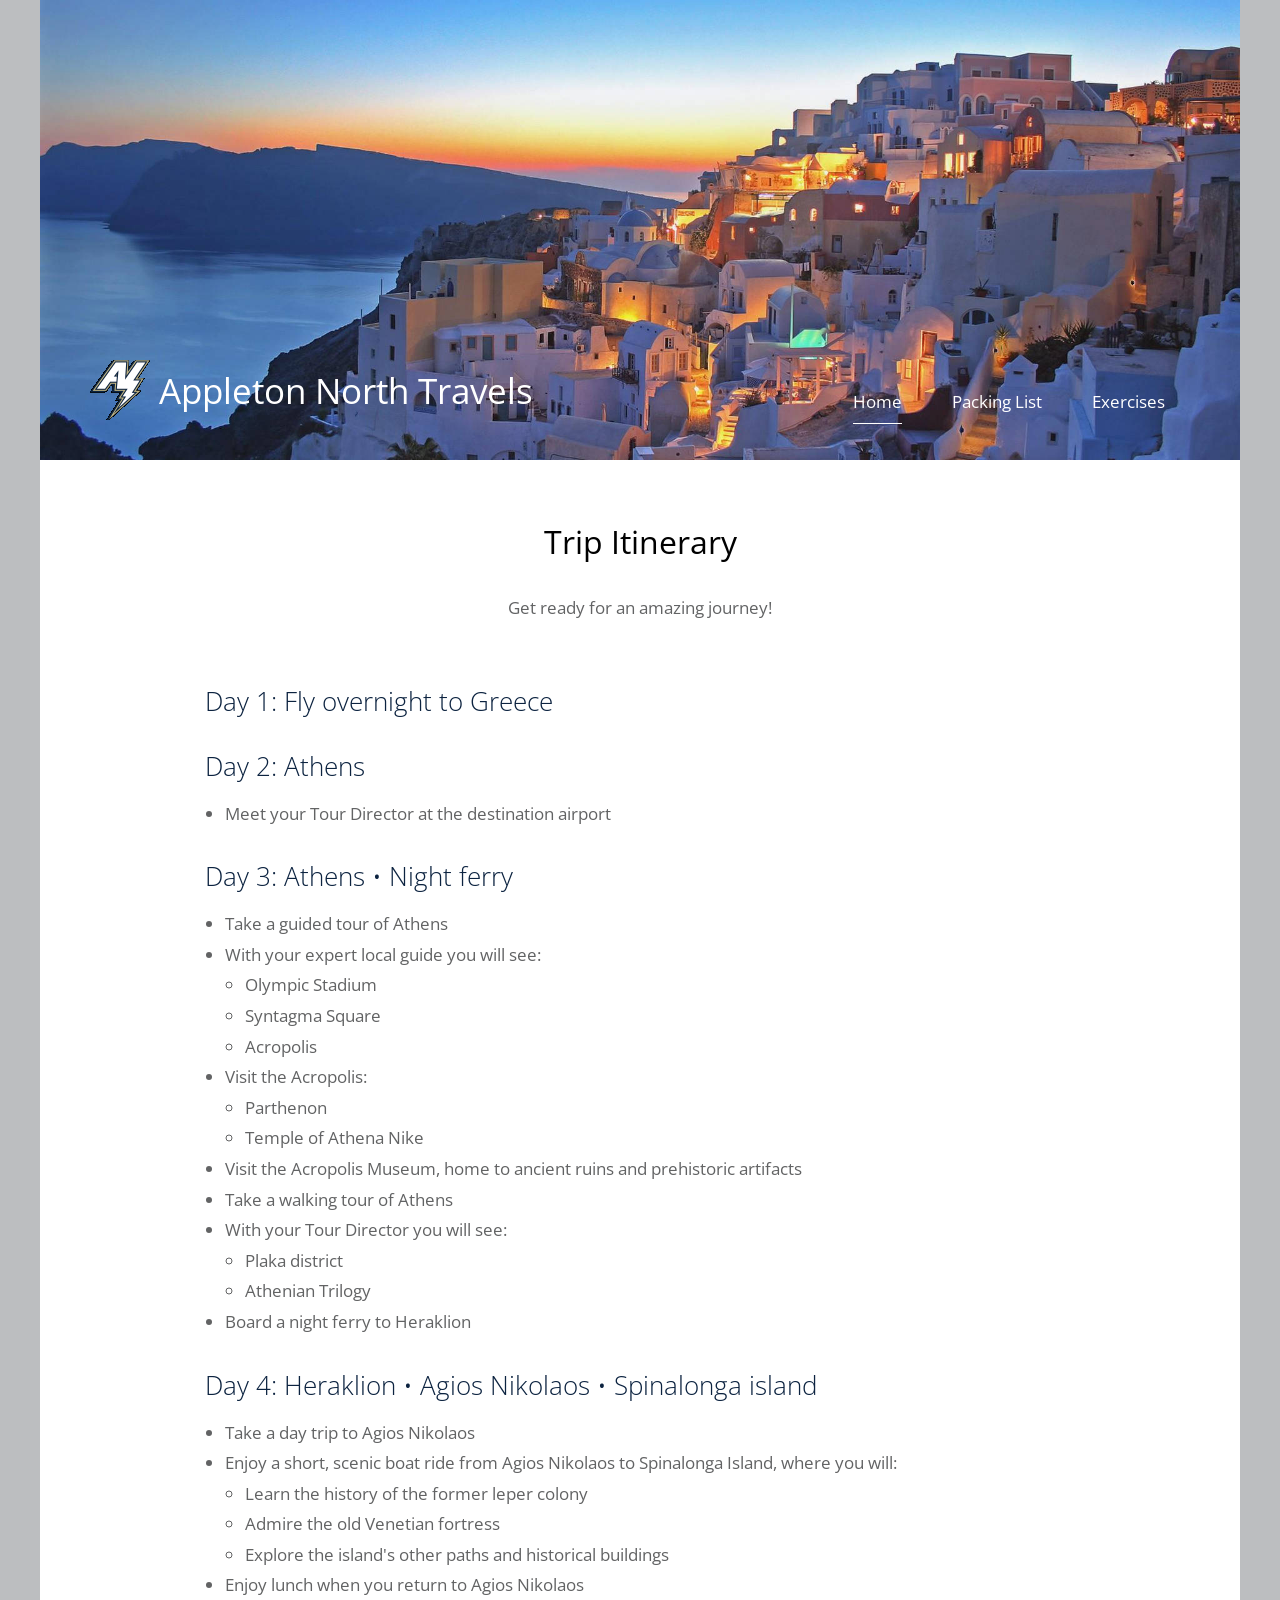
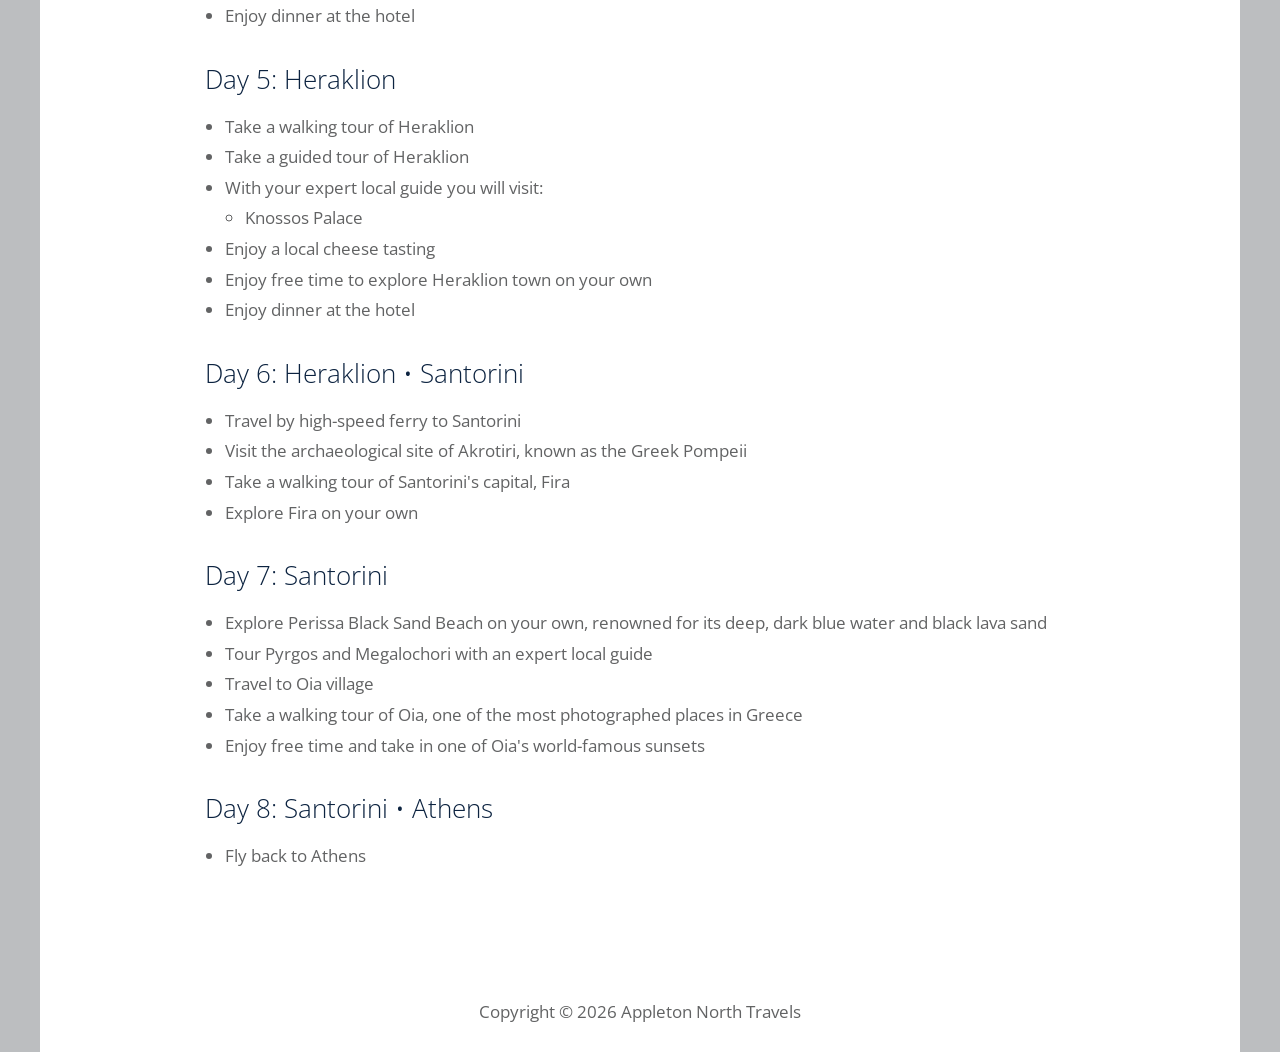
==== commit 3bf84dfa: "index update" ====
--- a/index.html
+++ b/index.html
@@ -11,9 +11,9 @@
 </head>
 <!--
 
-Appleton North Travels
+Appleton North Travel 
 
-https://www.appletonnorthtravels.com
+https://www.AppletonNorthTravels.com
 
 -->
 <body> 
@@ -44,7 +44,96 @@
 		</div>
 
 		<main>
-			
+			<header class="row tm-welcome-section">
+				<h2 class="col-12 text-center tm-section-title">Trip Itinerary</h2>
+				<p class="col-12 text-center">Get ready for an amazing journey!</p>
+			</header>
+
+			<div class="tm-container-inner-2 tm-contact-section">
+				<h3 class="tm-info-title tm-text-success" style="margin-bottom: 15px;">Day 1: Fly overnight to Greece</h3>
+
+				<h3 class="tm-info-title tm-text-success" style="margin-top: 30px; margin-bottom: 15px;">Day 2: Athens</h3>
+				<ul style="margin-left: 20px; margin-bottom: 30px; line-height: 1.8; color: #626364;">
+					<li>Meet your Tour Director at the destination airport</li>
+				</ul>
+
+				<h3 class="tm-info-title tm-text-success" style="margin-top: 30px; margin-bottom: 15px;">Day 3: Athens &bull; Night ferry</h3>
+				<ul style="margin-left: 20px; margin-bottom: 30px; line-height: 1.8; color: #626364;">
+					<li>Take a guided tour of Athens</li>
+					<li>With your expert local guide you will see:
+						<ul style="margin-left: 20px;">
+							<li>Olympic Stadium</li>
+							<li>Syntagma Square</li>
+							<li>Acropolis</li>
+						</ul>
+					</li>
+					<li>Visit the Acropolis:
+						<ul style="margin-left: 20px;">
+							<li>Parthenon</li>
+							<li>Temple of Athena Nike</li>
+						</ul>
+					</li>
+					<li>Visit the Acropolis Museum, home to ancient ruins and prehistoric artifacts</li>
+					<li>Take a walking tour of Athens</li>
+					<li>With your Tour Director you will see:
+						<ul style="margin-left: 20px;">
+							<li>Plaka district</li>
+							<li>Athenian Trilogy</li>
+						</ul>
+					</li>
+					<li>Board a night ferry to Heraklion</li>
+				</ul>
+
+				<h3 class="tm-info-title tm-text-success" style="margin-top: 30px; margin-bottom: 15px;">Day 4: Heraklion &bull; Agios Nikolaos &bull; Spinalonga island</h3>
+				<ul style="margin-left: 20px; margin-bottom: 30px; line-height: 1.8; color: #626364;">
+					<li>Take a day trip to Agios Nikolaos</li>
+					<li>Enjoy a short, scenic boat ride from Agios Nikolaos to Spinalonga Island, where you will:
+						<ul style="margin-left: 20px;">
+							<li>Learn the history of the former leper colony</li>
+							<li>Admire the old Venetian fortress</li>
+							<li>Explore the island's other paths and historical buildings</li>
+						</ul>
+					</li>
+					<li>Enjoy lunch when you return to Agios Nikolaos</li>
+					<li>Enjoy dinner at the hotel</li>
+				</ul>
+
+				<h3 class="tm-info-title tm-text-success" style="margin-top: 30px; margin-bottom: 15px;">Day 5: Heraklion</h3>
+				<ul style="margin-left: 20px; margin-bottom: 30px; line-height: 1.8; color: #626364;">
+					<li>Take a walking tour of Heraklion</li>
+					<li>Take a guided tour of Heraklion</li>
+					<li>With your expert local guide you will visit:
+						<ul style="margin-left: 20px;">
+							<li>Knossos Palace</li>
+						</ul>
+					</li>
+					<li>Enjoy a local cheese tasting</li>
+					<li>Enjoy free time to explore Heraklion town on your own</li>
+					<li>Enjoy dinner at the hotel</li>
+				</ul>
+
+				<h3 class="tm-info-title tm-text-success" style="margin-top: 30px; margin-bottom: 15px;">Day 6: Heraklion &bull; Santorini</h3>
+				<ul style="margin-left: 20px; margin-bottom: 30px; line-height: 1.8; color: #626364;">
+					<li>Travel by high-speed ferry to Santorini</li>
+					<li>Visit the archaeological site of Akrotiri, known as the Greek Pompeii</li>
+					<li>Take a walking tour of Santorini's capital, Fira</li>
+					<li>Explore Fira on your own</li>
+				</ul>
+
+				<h3 class="tm-info-title tm-text-success" style="margin-top: 30px; margin-bottom: 15px;">Day 7: Santorini</h3>
+				<ul style="margin-left: 20px; margin-bottom: 30px; line-height: 1.8; color: #626364;">
+					<li>Explore Perissa Black Sand Beach on your own, renowned for its deep, dark blue water and black lava sand</li>
+					<li>Tour Pyrgos and Megalochori with an expert local guide</li>
+					<li>Travel to Oia village</li>
+					<li>Take a walking tour of Oia, one of the most photographed places in Greece</li>
+					<li>Enjoy free time and take in one of Oia's world-famous sunsets</li>
+				</ul>
+
+				<h3 class="tm-info-title tm-text-success" style="margin-top: 30px; margin-bottom: 15px;">Day 8: Santorini &bull; Athens</h3>
+				<ul style="margin-left: 20px; margin-bottom: 30px; line-height: 1.8; color: #626364;">
+					<li>Fly back to Athens</li>
+				</ul>
+			</div>
 		</main>
 
 		<footer class="tm-footer text-center">
